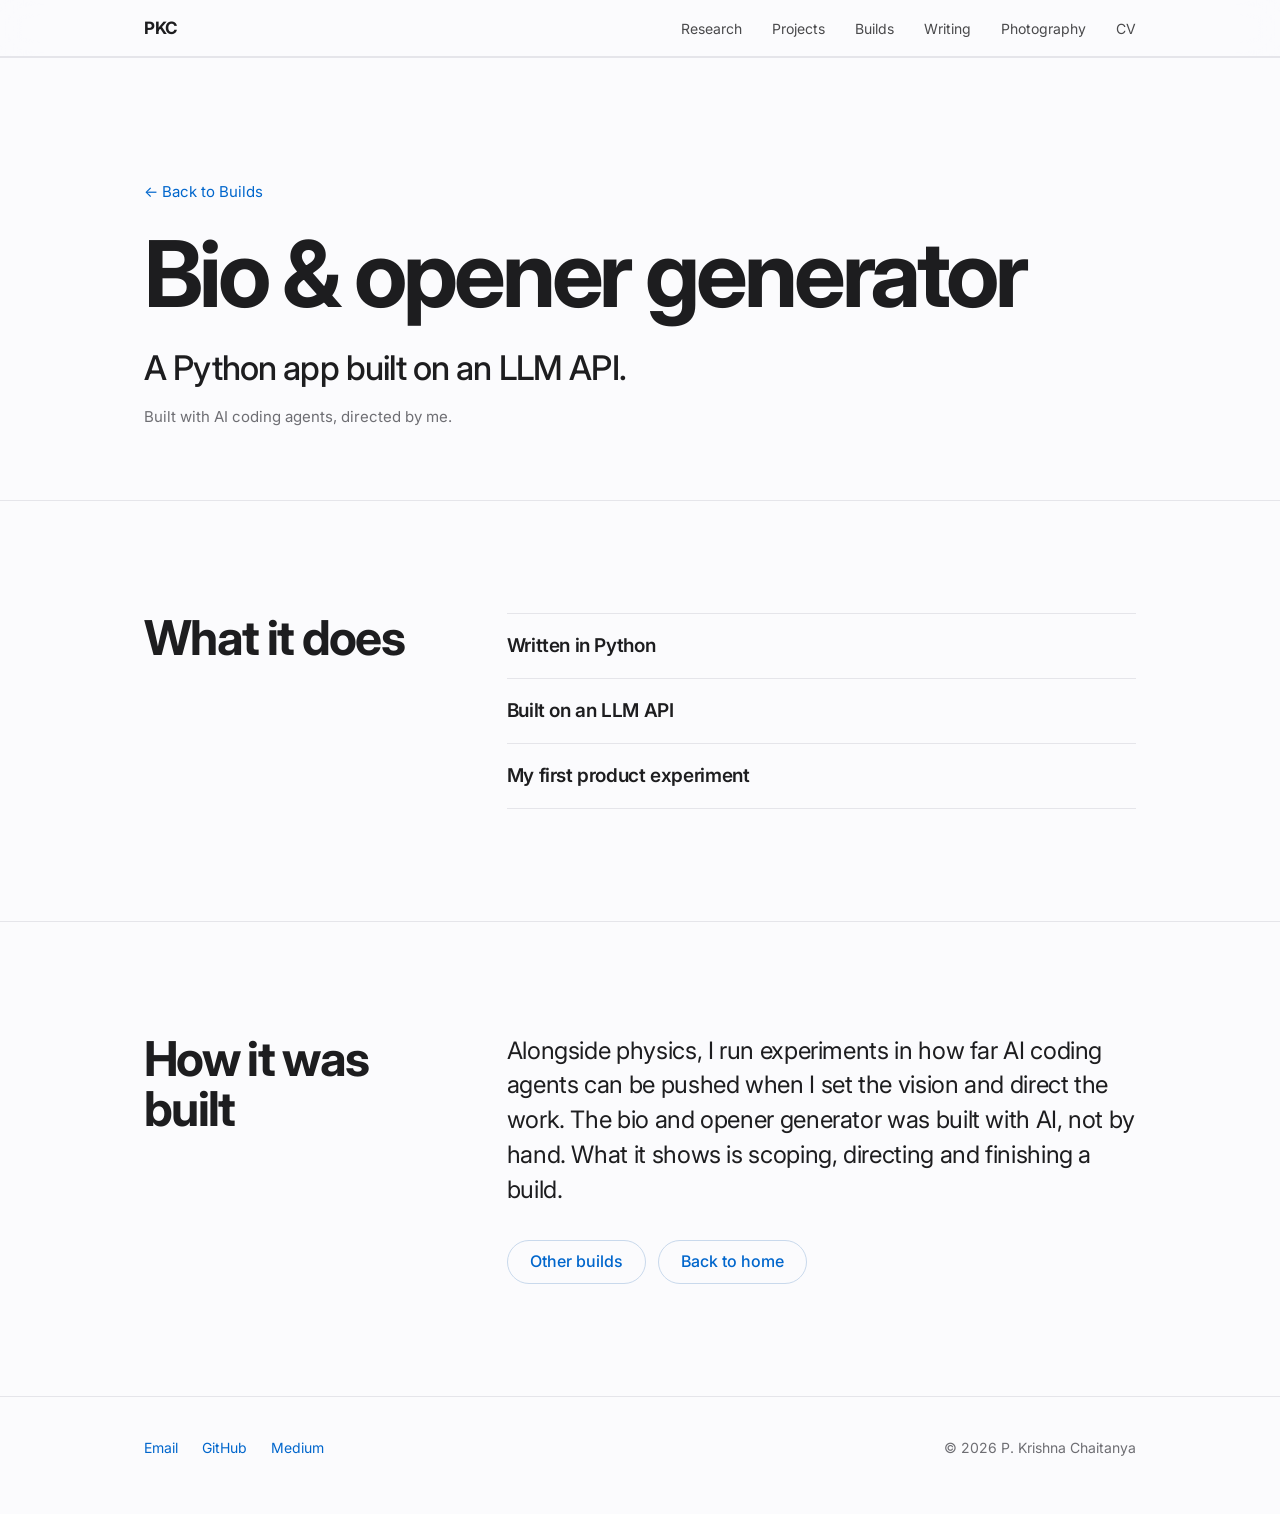
==== bio-opener.html @ f16e7082 "Add sub pages for Jarvis, Gesture control and Bio & opener generator Pages use only facts from the b" ====
<!doctype html>
<html lang="en">
<head>
  <meta charset="utf-8">
  <meta name="viewport" content="width=device-width, initial-scale=1">
  <title>Bio &amp; opener generator | P. Krishna Chaitanya</title>
  <meta name="description" content="Bio &amp; opener generator: a Python app built on an LLM API, my first product experiment. Built with AI coding agents under my direction.">
  <meta name="theme-color" content="#fbfbfd">

  <meta property="og:type" content="website">
  <meta property="og:title" content="Bio &amp; opener generator | P. Krishna Chaitanya">
  <meta property="og:description" content="Bio &amp; opener generator: a Python app built on an LLM API, my first product experiment.">
  <meta property="og:url" content="https://pkrshnachaitanya1879.github.io/bio-opener.html">
  <meta property="og:image" content="https://pkrshnachaitanya1879.github.io/assets/img/og-image.png">
  <meta name="twitter:card" content="summary_large_image">

  <link rel="icon" href="assets/img/favicon.svg" type="image/svg+xml">

  <link rel="preconnect" href="https://fonts.googleapis.com">
  <link rel="preconnect" href="https://fonts.gstatic.com" crossorigin>
  <link href="https://fonts.googleapis.com/css2?family=Inter:wght@400;500;600;700&display=swap" rel="stylesheet">
  <link rel="stylesheet" href="assets/css/style.css">
</head>
<body>
  <a class="skip" href="#main">Skip to content</a>

  <header class="nav">
    <div class="wrap nav-inner">
      <a class="brand" href="index.html" aria-label="P. Krishna Chaitanya, back to home page">PKC</a>
      <nav aria-label="Primary">
        <ul>
          <li><a href="index.html#research">Research</a></li>
          <li><a href="index.html#projects">Projects</a></li>
          <li><a href="index.html#builds">Builds</a></li>
          <li><a href="index.html#writing">Writing</a></li>
          <li><a href="index.html#photography">Photography</a></li>
          <li><a href="cv/P_Krishna_Chaitanya_CV.pdf">CV</a></li>
        </ul>
      </nav>
    </div>
  </header>

  <main id="main">

    <section class="page-hero">
      <div class="wrap">
        <a class="back" href="index.html#builds">← Back to Builds</a>
        <h1>Bio &amp; opener generator</h1>
        <p class="lede">A Python app built on an LLM API.</p>
        <p class="small">Built with AI coding agents, directed by me.</p>
      </div>
    </section>

    <section class="reveal" id="inside">
      <div class="wrap grid-2">
        <h2 class="section-title">What it does</h2>
        <ul class="facts">
          <li><h3>Written in Python</h3></li>
          <li><h3>Built on an LLM API</h3></li>
          <li><h3>My first product experiment</h3></li>
        </ul>
      </div>
    </section>

    <!-- Hidden until screenshots exist; tools/optimise_images.py reveals it (files named bio-01.png, ...) -->
    <section class="reveal" id="screenshots" hidden>
      <div class="wrap">
        <h2 class="section-title">Screenshots</h2>
        <!-- GALLERY:START (rewritten by tools/optimise_images.py) -->
        <div class="gallery wide" id="gallery">
        </div>
        <!-- GALLERY:END -->
      </div>
    </section>

    <section class="reveal" id="how">
      <div class="wrap grid-2">
        <h2 class="section-title">How it was built</h2>
        <div>
          <p class="about-text">Alongside physics, I run experiments in how far AI coding agents can be pushed when I set the vision and direct the work. The bio and opener generator was built with AI, not by hand. What it shows is scoping, directing and finishing a build.</p>
          <div class="buttons">
            <a class="btn" href="index.html#builds">Other builds</a>
            <a class="btn" href="index.html">Back to home</a>
          </div>
        </div>
      </div>
    </section>

  </main>

  <footer class="footer">
    <div class="wrap foot-inner">
      <ul>
        <li><a href="mailto:krishnachaitanya1879@gmail.com">Email</a></li>
        <li><a href="https://github.com/PKrshnaChaitanya1879" target="_blank" rel="noopener">GitHub</a></li>
        <li><a href="https://medium.com/@fumblinggum" target="_blank" rel="noopener">Medium</a></li>
      </ul>
      <p>© 2026 P. Krishna Chaitanya</p>
    </div>
  </footer>

  <dialog class="lightbox" id="lightbox" aria-label="Screenshot viewer">
    <button class="lb-btn lb-close" type="button" aria-label="Close">✕</button>
    <button class="lb-btn lb-prev" type="button" aria-label="Previous screenshot">‹</button>
    <img alt="" id="lb-img">
    <button class="lb-btn lb-next" type="button" aria-label="Next screenshot">›</button>
  </dialog>

  <script src="assets/js/main.js"></script>
</body>
</html>
---- assets/css/style.css ----
/* ---------- Tokens ---------- */
:root {
  --bg: #fbfbfd;
  --surface: #ffffff;
  --text: #1d1d1f;
  --muted: #6e6e73;
  --line: #e5e5ea;
  --placeholder: #f0f0f3;
  --accent: #0066cc;
  --radius: 16px;
  --shadow: 0 1px 2px rgba(29, 29, 31, .04), 0 12px 32px rgba(29, 29, 31, .06);
  --font: -apple-system, BlinkMacSystemFont, "SF Pro Display", "Inter", "Segoe UI", sans-serif;
  --gutter: clamp(20px, 5vw, 64px);
}

*, *::before, *::after { box-sizing: border-box; }
html { scroll-behavior: smooth; scroll-padding-top: 72px; -webkit-text-size-adjust: 100%; }
body {
  margin: 0;
  background: var(--bg);
  color: var(--text);
  font-family: var(--font);
  font-size: 17px;
  line-height: 1.55;
  -webkit-font-smoothing: antialiased;
  overflow-x: hidden;
}
img { max-width: 100%; display: block; }
a { color: var(--accent); text-decoration: none; }
a:hover { text-decoration: underline; }
:focus-visible { outline: 2px solid var(--accent); outline-offset: 3px; border-radius: 6px; }
ul, ol { margin: 0; padding: 0; list-style: none; }
h1, h2, h3, p, figure { margin: 0; }

.wrap { width: 100%; max-width: 1120px; margin: 0 auto; padding: 0 var(--gutter); }
.skip { position: absolute; left: -999px; top: 8px; background: var(--text); color: #fff; padding: 8px 14px; border-radius: 8px; z-index: 100; }
.skip:focus { left: 8px; }

/* ---------- Nav ---------- */
.nav {
  position: sticky; top: 0; z-index: 50;
  background: rgba(251, 251, 253, .82);
  backdrop-filter: saturate(180%) blur(18px);
  -webkit-backdrop-filter: saturate(180%) blur(18px);
  border-bottom: 1px solid var(--line);
}
.nav-inner { height: 56px; display: flex; align-items: center; justify-content: space-between; gap: 16px; }
.brand { font-weight: 700; letter-spacing: -.02em; color: var(--text); font-size: 17px; }
.brand:hover { text-decoration: none; }
.nav ul { display: flex; gap: clamp(14px, 2.4vw, 30px); }
.nav ul a { color: var(--text); font-size: 14px; opacity: .8; white-space: nowrap; }
.nav ul a:hover { opacity: 1; text-decoration: none; }
@media (max-width: 640px) {
  .nav-inner { height: 52px; }
  .nav nav { overflow-x: auto; scrollbar-width: none; margin-right: calc(var(--gutter) * -1); padding-right: var(--gutter); }
  .nav nav::-webkit-scrollbar { display: none; }
  .nav ul { gap: 18px; }
}

/* ---------- Type ---------- */
h1 {
  font-size: clamp(44px, 8.4vw, 92px);
  line-height: 1;
  letter-spacing: -.045em;
  font-weight: 700;
}
h2.section-title {
  font-size: clamp(32px, 4.6vw, 48px);
  line-height: 1.05;
  letter-spacing: -.035em;
  font-weight: 700;
}
h3 { font-size: 21px; line-height: 1.25; letter-spacing: -.02em; font-weight: 600; }
.meta, .small { color: var(--muted); font-size: 15px; }

/* ---------- Hero ---------- */
.hero { padding: clamp(72px, 14vw, 168px) 0 clamp(56px, 9vw, 112px); }
.lede {
  margin-top: 28px;
  max-width: 17em;
  font-size: clamp(22px, 3.2vw, 34px);
  line-height: 1.2;
  letter-spacing: -.025em;
  font-weight: 500;
}
.hero .small { margin-top: 20px; }
.buttons { display: flex; flex-wrap: wrap; gap: 12px; margin-top: 40px; }
.btn {
  display: inline-flex; align-items: center; min-height: 44px;
  padding: 0 22px; border-radius: 999px;
  font-size: 16px; font-weight: 500; color: var(--accent);
  border: 1px solid #c9d9ec; background: transparent;
  transition: background .2s, transform .15s;
}
.btn:hover { background: rgba(0, 102, 204, .06); text-decoration: none; }
.btn:active { transform: scale(.98); }
.btn.primary { background: var(--accent); border-color: var(--accent); color: #fff; }
.btn.primary:hover { background: #005bb8; }

/* ---------- Sections ---------- */
section { padding: clamp(56px, 9vw, 112px) 0; border-top: 1px solid var(--line); }
.hero { border-top: 0; }
.grid-2 { display: grid; grid-template-columns: 1fr; gap: 24px; }
.about-text { font-size: clamp(19px, 2.2vw, 24px); line-height: 1.45; letter-spacing: -.015em; max-width: 34em; }
@media (min-width: 880px) { .grid-2 { grid-template-columns: 4fr 8fr; gap: 48px; } }

.bullets li { position: relative; padding-left: 20px; margin-top: 12px; }
.bullets li::before { content: ""; position: absolute; left: 0; top: .72em; width: 6px; height: 1px; background: var(--muted); }

/* ---------- Research ---------- */
.research-grid { display: grid; gap: 48px; margin-top: 40px; }
.research-copy h3 { max-width: 24em; }
.research-copy .meta { margin-top: 8px; }
.research-copy .bullets { margin-top: 12px; }
.research-side { display: grid; gap: 24px; align-self: start; }
.research-side .slot { border-radius: var(--radius); box-shadow: var(--shadow); }
.density {
  background: var(--surface); border-radius: var(--radius); box-shadow: var(--shadow);
  padding: 28px;
}
.density figcaption { font-size: 14px; color: var(--muted); margin-bottom: 24px; font-weight: 500; }
.bar-row { display: grid; grid-template-columns: 64px 1fr 56px; align-items: center; gap: 14px; }
.bar-row + .bar-row { margin-top: 20px; }
.bar-label { font-size: 15px; font-weight: 500; line-height: 1.2; }
.bar-label small { color: var(--muted); font-weight: 400; font-size: 12px; }
.bar-track { height: 36px; background: var(--placeholder); border-radius: 10px; overflow: hidden; }
.bar { height: 100%; width: calc(var(--v) * 1%); border-radius: 10px; transform-origin: left; }
.bar-muted { background: #c7c7cc; }
.bar-accent { background: var(--accent); }
.bar-value { font-size: 16px; font-variant-numeric: tabular-nums; color: var(--muted); text-align: right; }
.bar-value.strong { color: var(--text); font-weight: 700; }
@media (min-width: 900px) { .research-grid { grid-template-columns: 7fr 5fr; gap: 72px; } }
.js .reveal .bar { transform: scaleX(0); transition: transform 1s cubic-bezier(.16, 1, .3, 1) .25s; }
.js .reveal.in .bar { transform: scaleX(1); }

/* ---------- Image slots ---------- */
.slot {
  position: relative; aspect-ratio: 16 / 10; overflow: hidden;
  background: var(--placeholder);
  display: grid; place-items: center;
  color: var(--muted); font-size: 14px;
}
.slot span {
  padding: 8px 14px; border: 1px dashed #c7c7cc; border-radius: 999px;
}
.slot img { position: absolute; inset: 0; width: 100%; height: 100%; object-fit: cover; }
.slot.has-img span { display: none; }
.slot.short { aspect-ratio: 16 / 9; }

/* ---------- Projects ---------- */
.card {
  background: var(--surface); border-radius: var(--radius);
  box-shadow: var(--shadow); overflow: hidden;
}
.card-body { padding: 28px; }
.card-head { display: flex; flex-wrap: wrap; align-items: center; gap: 10px 14px; }
.card .bullets { margin-top: 8px; font-size: 16px; }
.card h4 { margin: 28px 0 0; font-size: 16px; letter-spacing: -.01em; font-weight: 600; }
.card h4 + .meta { margin-top: 2px; font-size: 14px; }
.tag {
  font-size: 12px; font-weight: 600; color: var(--accent);
  padding: 3px 10px; border-radius: 999px; background: rgba(0, 102, 204, .08);
}
.projects .card.feature { margin-top: 40px; }
.feature { display: grid; }
@media (min-width: 900px) {
  .feature { grid-template-columns: 5fr 7fr; }
  .feature .slot { aspect-ratio: auto; min-height: 100%; }
  .feature .card-body { padding: 40px; }
  .feature .timeline { grid-column: 1 / -1; }
}

.timeline {
  display: grid; grid-template-columns: repeat(4, 1fr);
  border-top: 1px solid var(--line);
  padding: 0 28px;
}
.timeline li { position: relative; padding: 28px 12px 24px 0; }
.timeline li::before {
  content: ""; position: absolute; top: -5px; left: 0;
  width: 9px; height: 9px; border-radius: 50%; background: var(--text);
}
.timeline li.next::before { background: var(--bg); box-shadow: inset 0 0 0 2px var(--accent); }
.timeline .step { display: block; font-size: 13px; font-weight: 600; letter-spacing: -.005em; }
.timeline .next .step { color: var(--accent); }
.timeline .what { display: block; font-size: 14px; color: var(--muted); line-height: 1.35; margin-top: 2px; }
@media (min-width: 900px) { .timeline { padding: 0 40px; } }
@media (max-width: 560px) {
  .timeline { grid-template-columns: 1fr; padding: 8px 28px 8px 36px; border-left: 0; }
  .timeline li { padding: 14px 0 14px 0; }
  .timeline li::before { top: 22px; left: -22px; }
  .timeline { position: relative; }
  .timeline::before { content: ""; position: absolute; left: 14px; top: 26px; bottom: 26px; width: 1px; background: var(--line); }
}

.project-pair { display: grid; gap: 24px; margin-top: 24px; }
@media (min-width: 900px) { .project-pair { grid-template-columns: 1fr 1fr; } }

/* ---------- Builds ---------- */
.builds-intro { margin-top: 24px; max-width: 40em; color: var(--muted); font-size: 18px; }
.builds-list { display: grid; margin-top: 40px; border-top: 1px solid var(--line); }
.builds-list li { padding: 24px 0; border-bottom: 1px solid var(--line); display: grid; gap: 6px; }
.builds-list h3 { font-size: 19px; }
.builds-list p { color: var(--muted); font-size: 16px; max-width: 36em; }
@media (min-width: 760px) {
  .builds-list { grid-template-columns: 1fr 1fr; column-gap: 64px; }
  .builds-list li { grid-template-columns: 1fr; }
}

/* ---------- Writing ---------- */
.essays { display: grid; gap: 20px; margin-top: 40px; }
@media (min-width: 900px) { .essays { grid-template-columns: 1fr 1fr; gap: 24px; } }
.essay {
  display: grid; gap: 8px; grid-template-rows: auto auto auto 1fr;
  background: var(--surface); border-radius: var(--radius); box-shadow: var(--shadow);
  padding: clamp(24px, 4vw, 40px); color: var(--text);
  transition: transform .25s cubic-bezier(.16, 1, .3, 1);
}
.essay:hover { text-decoration: none; transform: translateY(-2px); }
.essay-source { font-size: 13px; font-weight: 600; color: var(--muted); }
.essay-title { font-size: clamp(24px, 3.4vw, 34px); line-height: 1.15; letter-spacing: -.03em; font-weight: 700; }
.essay-sub { color: var(--muted); }
.essay-go { align-self: end; padding-top: 12px; color: var(--accent); font-weight: 500; }

/* ---------- Photography ---------- */
.subline { margin-top: 12px; color: var(--muted); }
.gallery { column-count: 1; column-gap: 16px; margin-top: 40px; }
@media (min-width: 560px) { .gallery { column-count: 2; } }
@media (min-width: 960px) { .gallery { column-count: 3; column-gap: 20px; } }
.tile {
  break-inside: avoid; margin: 0 0 16px; border-radius: 12px; overflow: hidden;
  box-shadow: var(--shadow); background: var(--placeholder);
}
@media (min-width: 960px) { .tile { margin-bottom: 20px; } }
.tile button { display: block; width: 100%; padding: 0; border: 0; background: none; cursor: zoom-in; }
.tile img { width: 100%; height: auto; }
.ph-tile { display: grid; place-items: center; color: var(--muted); font-size: 14px; box-shadow: none; border: 1px dashed #c7c7cc; }
.ph-tile.t1 { aspect-ratio: 3 / 2; }
.ph-tile.t2 { aspect-ratio: 4 / 5; }
.ph-tile.t3 { aspect-ratio: 1 / 1; }

/* ---------- Lightbox ---------- */
.lightbox {
  border: 0; padding: 0; background: rgba(0, 0, 0, .92);
  width: 100vw; height: 100vh; max-width: none; max-height: none;
  align-items: center; justify-content: center;
}
.lightbox[open] { display: flex; }
.lightbox::backdrop { background: rgba(0, 0, 0, .92); }
.lightbox img { max-width: 92vw; max-height: 88vh; border-radius: 8px; }
.lb-btn {
  position: absolute; width: 48px; height: 48px; border-radius: 50%;
  border: 0; background: rgba(255, 255, 255, .14); color: #fff; font-size: 24px; cursor: pointer;
}
.lb-btn:hover { background: rgba(255, 255, 255, .24); }
.lb-close { top: 16px; right: 16px; font-size: 18px; }
.lb-prev { left: 16px; top: 50%; transform: translateY(-50%); }
.lb-next { right: 16px; top: 50%; transform: translateY(-50%); }
.lightbox :focus-visible { outline-color: #fff; }

/* ---------- Footer ---------- */
.footer { border-top: 1px solid var(--line); padding: 40px 0 56px; color: var(--muted); font-size: 14px; }
.foot-inner { display: flex; flex-wrap: wrap; gap: 16px 32px; justify-content: space-between; align-items: center; }
.foot-inner ul { display: flex; gap: 24px; }

/* ---------- Motion ---------- */
.js .reveal { opacity: 0; transform: translateY(18px); transition: opacity .8s cubic-bezier(.16, 1, .3, 1), transform .8s cubic-bezier(.16, 1, .3, 1); }
.js .reveal.in { opacity: 1; transform: none; }
@media (prefers-reduced-motion: reduce) {
  html { scroll-behavior: auto; }
  .js .reveal, .js .reveal .bar { opacity: 1; transform: none; transition: none; }
  .essay, .btn { transition: none; }
}

/* ---------- Sub pages ---------- */
.page-hero { padding: clamp(56px, 10vw, 120px) 0 clamp(40px, 6vw, 72px); }
.page-hero h1 { margin-top: 24px; }
.page-hero .lede { max-width: 20em; }
.page-hero .small { margin-top: 16px; }
.back { font-size: 15px; }
.more { display: inline-block; margin-top: 8px; font-size: 16px; font-weight: 500; }
.facts { border-top: 1px solid var(--line); }
.facts li { padding: 20px 0; border-bottom: 1px solid var(--line); }
.facts h3 { font-size: 19px; }
.facts p { margin-top: 6px; color: var(--muted); font-size: 16px; max-width: 34em; }
#how .buttons { margin-top: 32px; }
.gallery.wide { column-count: 1; }
@media (min-width: 760px) { .gallery.wide { column-count: 2; column-gap: 20px; } }
.gallery-note { margin-top: 8px; color: var(--muted); font-size: 14px; }
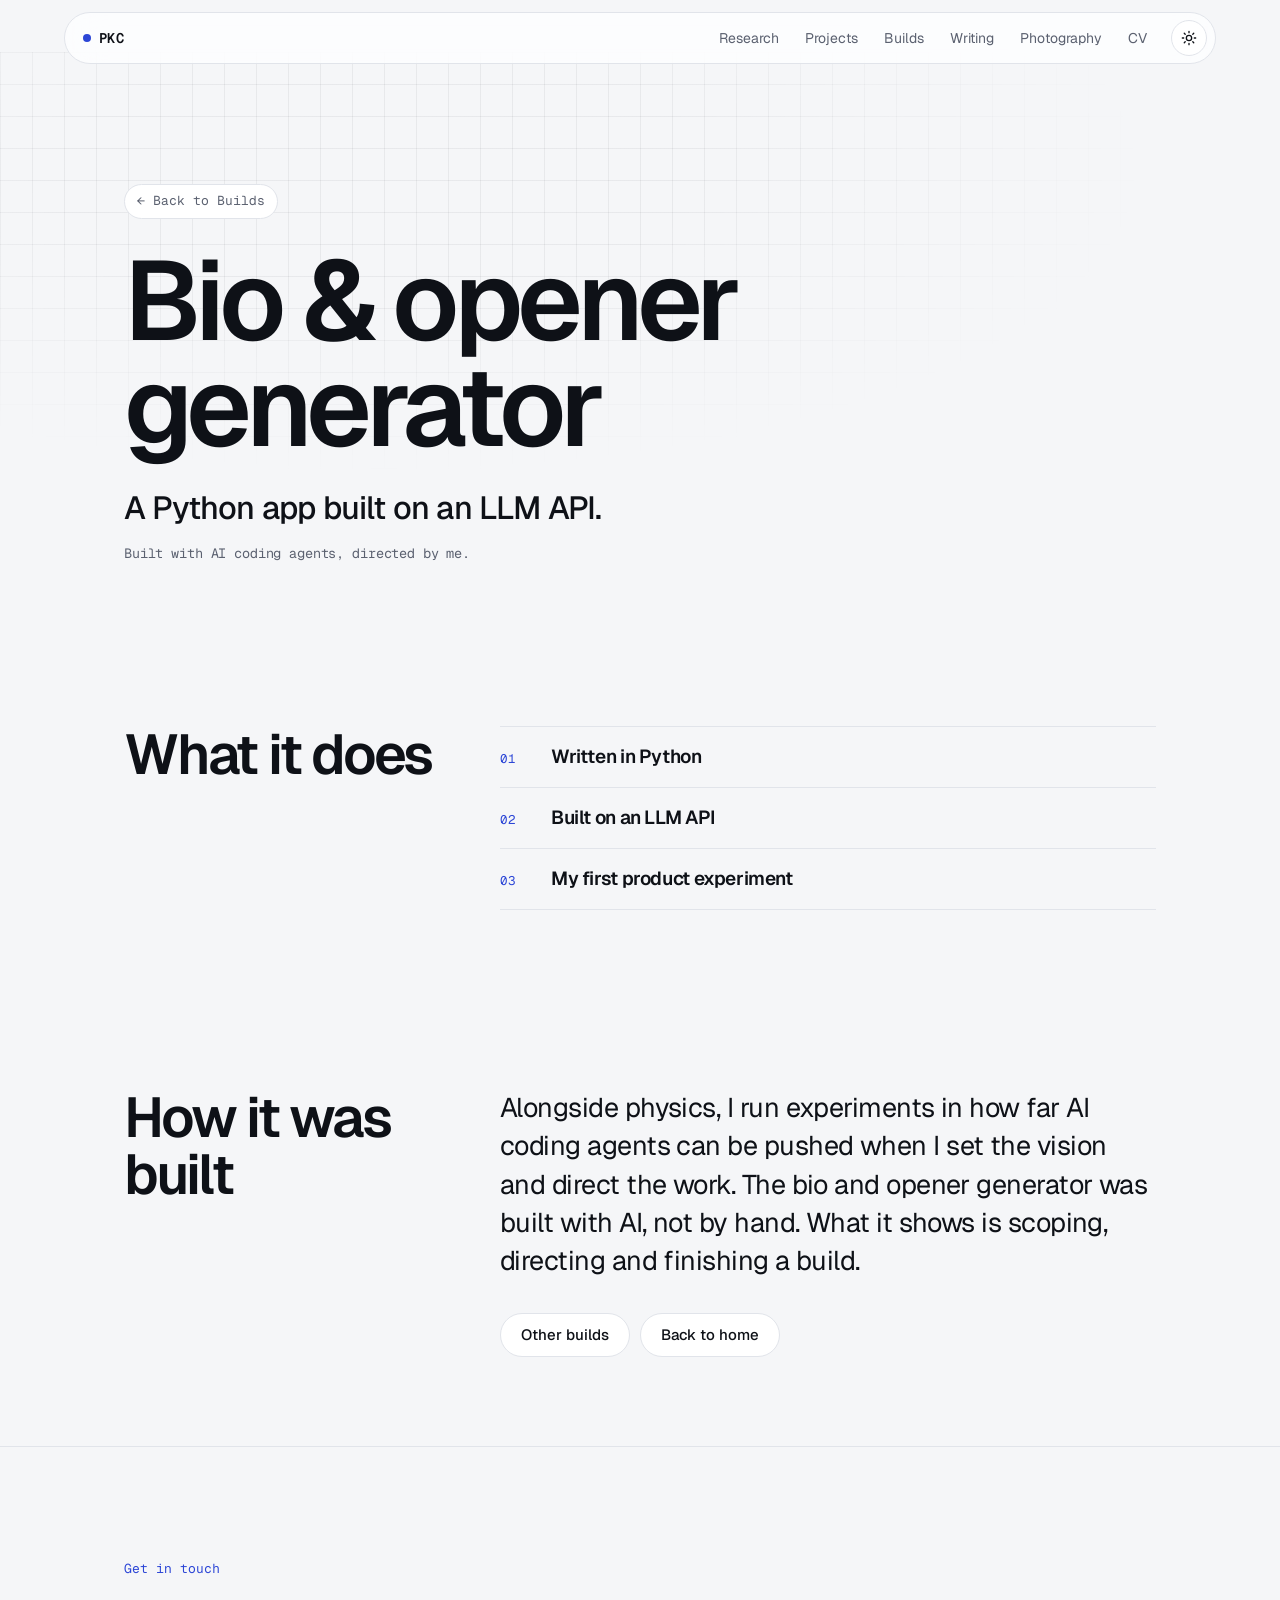
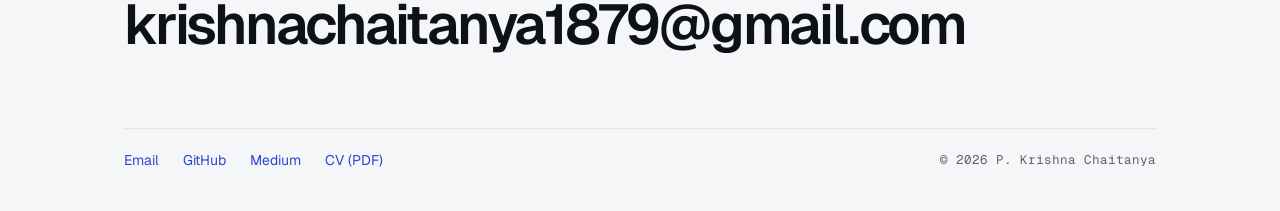
==== commit 9f4c672d: "Redesign: lab-notebook look with light and dark themes - Geist and Geist Mono type, cobalt accent, g" ====
--- a/bio-opener.html
+++ b/bio-opener.html
@@ -2,6 +2,7 @@
 <html lang="en">
 <head>
   <meta charset="utf-8">
+  <script>try{var t=localStorage.getItem("theme");if(t==="light"||t==="dark")document.documentElement.setAttribute("data-theme",t);}catch(e){}</script>
   <meta name="viewport" content="width=device-width, initial-scale=1">
   <title>Bio &amp; opener generator | P. Krishna Chaitanya</title>
   <meta name="description" content="Bio &amp; opener generator: a Python app built on an LLM API, my first product experiment. Built with AI coding agents under my direction.">
@@ -18,14 +19,15 @@
 
   <link rel="preconnect" href="https://fonts.googleapis.com">
   <link rel="preconnect" href="https://fonts.gstatic.com" crossorigin>
-  <link href="https://fonts.googleapis.com/css2?family=Inter:wght@400;500;600;700&display=swap" rel="stylesheet">
+  <link href="https://fonts.googleapis.com/css2?family=Geist:wght@400;500;600;700&family=Geist+Mono:wght@400;500;600&display=swap" rel="stylesheet">
   <link rel="stylesheet" href="assets/css/style.css">
 </head>
 <body>
   <a class="skip" href="#main">Skip to content</a>
 
+  <div class="progress" aria-hidden="true"></div>
   <header class="nav">
-    <div class="wrap nav-inner">
+    <div class="nav-inner">
       <a class="brand" href="index.html" aria-label="P. Krishna Chaitanya, back to home page">PKC</a>
       <nav aria-label="Primary">
         <ul>
@@ -37,6 +39,7 @@
           <li><a href="cv/P_Krishna_Chaitanya_CV.pdf">CV</a></li>
         </ul>
       </nav>
+      <button class="theme-toggle" type="button" aria-label="Switch between light and dark theme"><svg class="sun" viewBox="0 0 24 24" fill="none" stroke="currentColor" stroke-width="2" stroke-linecap="round" aria-hidden="true"><circle cx="12" cy="12" r="4"/><path d="M12 2v2M12 20v2M4.9 4.9l1.4 1.4M17.7 17.7l1.4 1.4M2 12h2M20 12h2M4.9 19.1l1.4-1.4M17.7 6.3l1.4-1.4"/></svg><svg class="moon" viewBox="0 0 24 24" fill="none" stroke="currentColor" stroke-width="2" stroke-linecap="round" stroke-linejoin="round" aria-hidden="true"><path d="M21 12.8A9 9 0 1 1 11.2 3a7 7 0 0 0 9.8 9.8z"/></svg></button>
     </div>
   </header>
 
@@ -89,13 +92,18 @@
   </main>
 
   <footer class="footer">
-    <div class="wrap foot-inner">
-      <ul>
-        <li><a href="mailto:krishnachaitanya1879@gmail.com">Email</a></li>
-        <li><a href="https://github.com/PKrshnaChaitanya1879" target="_blank" rel="noopener">GitHub</a></li>
-        <li><a href="https://medium.com/@fumblinggum" target="_blank" rel="noopener">Medium</a></li>
-      </ul>
-      <p>© 2026 P. Krishna Chaitanya</p>
+    <div class="wrap">
+      <p class="foot-kicker">Get in touch</p>
+      <a class="foot-mail" href="mailto:krishnachaitanya1879@gmail.com">krishnachaitanya1879@gmail.com</a>
+      <div class="foot-inner">
+        <ul>
+          <li><a href="mailto:krishnachaitanya1879@gmail.com">Email</a></li>
+          <li><a href="https://github.com/PKrshnaChaitanya1879" target="_blank" rel="noopener">GitHub</a></li>
+          <li><a href="https://medium.com/@fumblinggum" target="_blank" rel="noopener">Medium</a></li>
+          <li><a href="cv/P_Krishna_Chaitanya_CV.pdf">CV (PDF)</a></li>
+        </ul>
+        <p>© 2026 P. Krishna Chaitanya</p>
+      </div>
     </div>
   </footer>
 
--- a/assets/css/style.css
+++ b/assets/css/style.css
@@ -1,289 +1,493 @@
+/* =========================================================
+   P. Krishna Chaitanya: portfolio
+   Look: "lab notebook". Graph-paper texture, mono data labels,
+   numbered sections, one cobalt accent. Light and dark themes.
+   ========================================================= */
+
 /* ---------- Tokens ---------- */
 :root {
-  --bg: #fbfbfd;
+  --bg: #f5f6f8;
   --surface: #ffffff;
-  --text: #1d1d1f;
-  --muted: #6e6e73;
-  --line: #e5e5ea;
-  --placeholder: #f0f0f3;
-  --accent: #0066cc;
-  --radius: 16px;
-  --shadow: 0 1px 2px rgba(29, 29, 31, .04), 0 12px 32px rgba(29, 29, 31, .06);
-  --font: -apple-system, BlinkMacSystemFont, "SF Pro Display", "Inter", "Segoe UI", sans-serif;
-  --gutter: clamp(20px, 5vw, 64px);
-}
-
+  --surface-2: #eef0f4;
+  --text: #0e1117;
+  --muted: #5b6170;
+  --line: #e1e4ea;
+  --grid: rgba(14, 17, 23, .055);
+  --accent: #2c46d6;
+  --accent-ink: #ffffff;
+  --accent-soft: rgba(44, 70, 214, .09);
+  --bar-muted: #c3c8d2;
+  --radius: 14px;
+  --shadow: 0 1px 2px rgba(14, 17, 23, .04), 0 10px 30px rgba(14, 17, 23, .06);
+  --nav-bg: rgba(255, 255, 255, .72);
+  --font: "Geist", -apple-system, BlinkMacSystemFont, "SF Pro Display", "Inter", "Segoe UI", sans-serif;
+  --mono: "Geist Mono", ui-monospace, "SF Mono", "JetBrains Mono", Menlo, Consolas, monospace;
+  --gutter: clamp(16px, 5vw, 64px);
+  --ease: cubic-bezier(.16, 1, .3, 1);
+  color-scheme: light;
+}
+@media (prefers-color-scheme: dark) {
+  :root:not([data-theme="light"]) {
+    --bg: #0b0d12;
+    --surface: #12151c;
+    --surface-2: #181c25;
+    --text: #e9ebf0;
+    --muted: #9ba2b0;
+    --line: #242833;
+    --grid: rgba(233, 235, 240, .05);
+    --accent: #8796ff;
+    --accent-ink: #0b0d12;
+    --accent-soft: rgba(135, 150, 255, .12);
+    --bar-muted: #3a404d;
+    --shadow: 0 1px 2px rgba(0, 0, 0, .3), 0 10px 30px rgba(0, 0, 0, .25);
+    --nav-bg: rgba(18, 21, 28, .72);
+    color-scheme: dark;
+  }
+}
+:root[data-theme="dark"] {
+  --bg: #0b0d12;
+  --surface: #12151c;
+  --surface-2: #181c25;
+  --text: #e9ebf0;
+  --muted: #9ba2b0;
+  --line: #242833;
+  --grid: rgba(233, 235, 240, .05);
+  --accent: #8796ff;
+  --accent-ink: #0b0d12;
+  --accent-soft: rgba(135, 150, 255, .12);
+  --bar-muted: #3a404d;
+  --shadow: 0 1px 2px rgba(0, 0, 0, .3), 0 10px 30px rgba(0, 0, 0, .25);
+  --nav-bg: rgba(18, 21, 28, .72);
+  color-scheme: dark;
+}
+
+/* ---------- Base ---------- */
 *, *::before, *::after { box-sizing: border-box; }
-html { scroll-behavior: smooth; scroll-padding-top: 72px; -webkit-text-size-adjust: 100%; }
+html { scroll-behavior: smooth; scroll-padding-top: 96px; -webkit-text-size-adjust: 100%; }
 body {
   margin: 0;
   background: var(--bg);
   color: var(--text);
   font-family: var(--font);
   font-size: 17px;
-  line-height: 1.55;
+  line-height: 1.6;
   -webkit-font-smoothing: antialiased;
   overflow-x: hidden;
+  transition: background-color .3s, color .3s;
 }
 img { max-width: 100%; display: block; }
 a { color: var(--accent); text-decoration: none; }
-a:hover { text-decoration: underline; }
+a:hover { text-decoration: underline; text-underline-offset: 3px; }
 :focus-visible { outline: 2px solid var(--accent); outline-offset: 3px; border-radius: 6px; }
 ul, ol { margin: 0; padding: 0; list-style: none; }
-h1, h2, h3, p, figure { margin: 0; }
-
-.wrap { width: 100%; max-width: 1120px; margin: 0 auto; padding: 0 var(--gutter); }
-.skip { position: absolute; left: -999px; top: 8px; background: var(--text); color: #fff; padding: 8px 14px; border-radius: 8px; z-index: 100; }
+h1, h2, h3, h4, p, figure, dl, dd { margin: 0; }
+::selection { background: var(--accent); color: var(--accent-ink); }
+
+.wrap { width: 100%; max-width: 1160px; margin: 0 auto; padding: 0 var(--gutter); }
+.skip { position: absolute; left: -999px; top: 8px; background: var(--text); color: var(--bg); padding: 8px 14px; border-radius: 8px; z-index: 100; }
 .skip:focus { left: 8px; }
-
-/* ---------- Nav ---------- */
-.nav {
-  position: sticky; top: 0; z-index: 50;
-  background: rgba(251, 251, 253, .82);
+.mono, .meta, .small, .sec-num, .tag { font-family: var(--mono); }
+
+/* ---------- Scroll progress ---------- */
+.progress {
+  position: fixed; top: 0; left: 0; right: 0; height: 2px; z-index: 60;
+  background: var(--accent); transform-origin: 0 50%; transform: scaleX(var(--p, 0));
+}
+
+/* ---------- Nav: floating pill ---------- */
+.nav { position: sticky; top: 12px; z-index: 50; padding: 0 var(--gutter); }
+.nav-inner {
+  max-width: 1160px; margin: 0 auto; height: 52px;
+  display: flex; align-items: center; gap: 12px;
+  padding: 0 8px 0 18px;
+  background: var(--nav-bg);
   backdrop-filter: saturate(180%) blur(18px);
   -webkit-backdrop-filter: saturate(180%) blur(18px);
-  border-bottom: 1px solid var(--line);
-}
-.nav-inner { height: 56px; display: flex; align-items: center; justify-content: space-between; gap: 16px; }
-.brand { font-weight: 700; letter-spacing: -.02em; color: var(--text); font-size: 17px; }
+  border: 1px solid var(--line); border-radius: 999px;
+  transition: box-shadow .3s;
+}
+.nav.scrolled .nav-inner { box-shadow: var(--shadow); }
+.brand { font-family: var(--mono); font-weight: 600; font-size: 14px; letter-spacing: .02em; color: var(--text); flex: none; }
 .brand:hover { text-decoration: none; }
-.nav ul { display: flex; gap: clamp(14px, 2.4vw, 30px); }
-.nav ul a { color: var(--text); font-size: 14px; opacity: .8; white-space: nowrap; }
-.nav ul a:hover { opacity: 1; text-decoration: none; }
+.brand::before { content: ""; display: inline-block; width: 8px; height: 8px; border-radius: 50%; background: var(--accent); margin-right: 8px; vertical-align: 1px; }
+.nav nav { margin-left: auto; min-width: 0; overflow-x: auto; scrollbar-width: none; }
+.nav nav::-webkit-scrollbar { display: none; }
+.nav ul { display: flex; gap: 2px; }
+.nav ul a {
+  display: block; padding: 7px 12px; border-radius: 999px;
+  color: var(--muted); font-size: 14px; white-space: nowrap;
+  transition: color .2s, background .2s;
+}
+.nav ul a:hover { color: var(--text); background: var(--surface-2); text-decoration: none; }
+.nav ul a.active { color: var(--text); background: var(--surface-2); }
+.theme-toggle {
+  flex: none; width: 36px; height: 36px; border-radius: 50%;
+  display: grid; place-items: center; cursor: pointer;
+  border: 1px solid var(--line); background: var(--surface); color: var(--text);
+}
+.theme-toggle:hover { border-color: var(--muted); }
+.theme-toggle svg { width: 16px; height: 16px; }
+.theme-toggle .moon { display: none; }
+:root[data-theme="dark"] .theme-toggle .sun { display: none; }
+:root[data-theme="dark"] .theme-toggle .moon { display: block; }
+@media (prefers-color-scheme: dark) {
+  :root:not([data-theme="light"]) .theme-toggle .sun { display: none; }
+  :root:not([data-theme="light"]) .theme-toggle .moon { display: block; }
+}
 @media (max-width: 640px) {
-  .nav-inner { height: 52px; }
-  .nav nav { overflow-x: auto; scrollbar-width: none; margin-right: calc(var(--gutter) * -1); padding-right: var(--gutter); }
-  .nav nav::-webkit-scrollbar { display: none; }
-  .nav ul { gap: 18px; }
+  .nav { top: 8px; padding: 0 10px; }
+  .nav-inner { padding: 0 6px 0 14px; gap: 6px; }
+  .nav ul a { padding: 7px 9px; font-size: 13px; }
 }
 
 /* ---------- Type ---------- */
 h1 {
-  font-size: clamp(44px, 8.4vw, 92px);
-  line-height: 1;
-  letter-spacing: -.045em;
-  font-weight: 700;
+  font-size: clamp(48px, 9vw, 112px);
+  line-height: .95;
+  letter-spacing: -.05em;
+  font-weight: 600;
 }
 h2.section-title {
-  font-size: clamp(32px, 4.6vw, 48px);
-  line-height: 1.05;
-  letter-spacing: -.035em;
-  font-weight: 700;
+  font-size: clamp(34px, 5vw, 56px);
+  line-height: 1.02;
+  letter-spacing: -.04em;
+  font-weight: 600;
 }
 h3 { font-size: 21px; line-height: 1.25; letter-spacing: -.02em; font-weight: 600; }
-.meta, .small { color: var(--muted); font-size: 15px; }
+.meta, .small { color: var(--muted); font-size: 13.5px; letter-spacing: -.01em; }
+
+/* ---------- Section frame ---------- */
+section { padding: clamp(48px, 7vw, 96px) 0; position: relative; }
+.sec-head { display: flex; align-items: baseline; gap: 16px; padding-top: 18px; border-top: 1px solid var(--line); }
+.sec-num { font-size: 13px; color: var(--accent); flex: none; min-width: 2.2em; }
+.grid-2 { display: grid; grid-template-columns: 1fr; gap: 24px; }
+@media (min-width: 880px) { .grid-2 { grid-template-columns: 4fr 8fr; gap: 48px; } }
+.about-text { font-size: clamp(20px, 2.4vw, 27px); line-height: 1.42; letter-spacing: -.02em; max-width: 32em; }
+
+.bullets li { position: relative; padding-left: 22px; margin-top: 12px; }
+.bullets li::before {
+  content: ""; position: absolute; left: 0; top: .78em;
+  width: 9px; height: 1px; background: var(--accent);
+}
+
+/* ---------- Graph-paper texture (hero and sub-page hero) ---------- */
+.hero, .page-hero { overflow: hidden; }
+.hero::before, .page-hero::before {
+  content: ""; position: absolute; inset: 0; z-index: -1; pointer-events: none;
+  background-image:
+    linear-gradient(var(--grid) 1px, transparent 1px),
+    linear-gradient(90deg, var(--grid) 1px, transparent 1px);
+  background-size: 32px 32px;
+  -webkit-mask-image: radial-gradient(ellipse 80% 70% at 30% 20%, #000 30%, transparent 75%);
+          mask-image: radial-gradient(ellipse 80% 70% at 30% 20%, #000 30%, transparent 75%);
+}
+main { position: relative; z-index: 0; }
 
 /* ---------- Hero ---------- */
-.hero { padding: clamp(72px, 14vw, 168px) 0 clamp(56px, 9vw, 112px); }
+.hero { padding: clamp(72px, 12vw, 150px) 0 clamp(24px, 4vw, 48px); }
+.hero-grid { display: grid; gap: 48px; align-items: end; }
+@media (min-width: 980px) { .hero-grid { grid-template-columns: minmax(0, 1fr) 340px; gap: 64px; } }
 .lede {
-  margin-top: 28px;
-  max-width: 17em;
-  font-size: clamp(22px, 3.2vw, 34px);
-  line-height: 1.2;
-  letter-spacing: -.025em;
-  font-weight: 500;
-}
-.hero .small { margin-top: 20px; }
-.buttons { display: flex; flex-wrap: wrap; gap: 12px; margin-top: 40px; }
+  margin-top: 28px; max-width: 18em;
+  font-size: clamp(22px, 2.9vw, 32px); line-height: 1.22; letter-spacing: -.025em; font-weight: 500;
+}
+.hero .small { margin-top: 18px; }
+.buttons { display: flex; flex-wrap: wrap; gap: 10px; margin-top: 36px; }
 .btn {
-  display: inline-flex; align-items: center; min-height: 44px;
-  padding: 0 22px; border-radius: 999px;
-  font-size: 16px; font-weight: 500; color: var(--accent);
-  border: 1px solid #c9d9ec; background: transparent;
-  transition: background .2s, transform .15s;
-}
-.btn:hover { background: rgba(0, 102, 204, .06); text-decoration: none; }
+  display: inline-flex; align-items: center; gap: 8px; min-height: 44px;
+  padding: 0 20px; border-radius: 999px;
+  font-size: 15px; font-weight: 500; color: var(--text);
+  border: 1px solid var(--line); background: var(--surface);
+  transition: border-color .2s, transform .15s, background .2s;
+}
+.btn:hover { border-color: var(--muted); text-decoration: none; }
 .btn:active { transform: scale(.98); }
-.btn.primary { background: var(--accent); border-color: var(--accent); color: #fff; }
-.btn.primary:hover { background: #005bb8; }
-
-/* ---------- Sections ---------- */
-section { padding: clamp(56px, 9vw, 112px) 0; border-top: 1px solid var(--line); }
-.hero { border-top: 0; }
-.grid-2 { display: grid; grid-template-columns: 1fr; gap: 24px; }
-.about-text { font-size: clamp(19px, 2.2vw, 24px); line-height: 1.45; letter-spacing: -.015em; max-width: 34em; }
-@media (min-width: 880px) { .grid-2 { grid-template-columns: 4fr 8fr; gap: 48px; } }
-
-.bullets li { position: relative; padding-left: 20px; margin-top: 12px; }
-.bullets li::before { content: ""; position: absolute; left: 0; top: .72em; width: 6px; height: 1px; background: var(--muted); }
+.btn.primary { background: var(--accent); border-color: var(--accent); color: var(--accent-ink); }
+.btn.primary:hover { filter: brightness(1.08); }
+
+/* "Currently" panel */
+.status {
+  background: var(--surface); border: 1px solid var(--line); border-radius: var(--radius);
+  padding: 20px 22px; box-shadow: var(--shadow);
+}
+.status-head { font-family: var(--mono); font-size: 12.5px; color: var(--muted); display: flex; align-items: center; gap: 8px; }
+.pulse { position: relative; width: 8px; height: 8px; border-radius: 50%; background: #1f8a5b; }
+.pulse::after { content: ""; position: absolute; inset: -4px; border-radius: 50%; border: 1px solid #1f8a5b; animation: pulse 2.4s var(--ease) infinite; }
+@keyframes pulse { from { transform: scale(.6); opacity: 1; } to { transform: scale(1.6); opacity: 0; } }
+.status dl { margin-top: 10px; }
+.status dl > div { padding: 12px 0; border-top: 1px dashed var(--line); }
+.status dl > div:first-child { border-top: 0; }
+.status dt { font-family: var(--mono); font-size: 11.5px; color: var(--muted); }
+.status dd { font-size: 15px; line-height: 1.4; margin-top: 2px; }
+
+/* Numbers strip */
+.stats {
+  display: grid; grid-template-columns: repeat(2, 1fr);
+  margin-top: clamp(48px, 7vw, 88px);
+  border-top: 1px solid var(--line); border-bottom: 1px solid var(--line);
+}
+.stats li { padding: 22px 16px 22px 0; }
+.stats li + li { padding-left: 16px; border-left: 1px solid var(--line); }
+.stats li:nth-child(3) { border-left: 0; padding-left: 0; border-top: 1px solid var(--line); }
+.stats li:nth-child(4) { border-top: 1px solid var(--line); }
+.stats .num { display: block; font-size: clamp(30px, 4vw, 44px); font-weight: 600; letter-spacing: -.04em; font-variant-numeric: tabular-nums; line-height: 1.05; }
+.stats .lab { display: block; margin-top: 6px; font-family: var(--mono); font-size: 12px; color: var(--muted); line-height: 1.4; }
+@media (min-width: 820px) {
+  .stats { grid-template-columns: repeat(4, 1fr); }
+  .stats li:nth-child(3) { border-left: 1px solid var(--line); padding-left: 16px; border-top: 0; }
+  .stats li:nth-child(4) { border-top: 0; }
+}
 
 /* ---------- Research ---------- */
-.research-grid { display: grid; gap: 48px; margin-top: 40px; }
+.research-grid { display: grid; gap: 48px; margin-top: 48px; }
+@media (min-width: 900px) { .research-grid { grid-template-columns: 7fr 5fr; gap: 72px; } }
 .research-copy h3 { max-width: 24em; }
-.research-copy .meta { margin-top: 8px; }
-.research-copy .bullets { margin-top: 12px; }
-.research-side { display: grid; gap: 24px; align-self: start; }
-.research-side .slot { border-radius: var(--radius); box-shadow: var(--shadow); }
+.research-copy .meta { margin-top: 10px; }
+.research-copy .bullets { margin-top: 14px; }
+.research-side { display: grid; gap: 20px; align-self: start; }
+.research-side .slot { border-radius: var(--radius); border: 1px solid var(--line); }
 .density {
-  background: var(--surface); border-radius: var(--radius); box-shadow: var(--shadow);
-  padding: 28px;
-}
-.density figcaption { font-size: 14px; color: var(--muted); margin-bottom: 24px; font-weight: 500; }
-.bar-row { display: grid; grid-template-columns: 64px 1fr 56px; align-items: center; gap: 14px; }
-.bar-row + .bar-row { margin-top: 20px; }
-.bar-label { font-size: 15px; font-weight: 500; line-height: 1.2; }
-.bar-label small { color: var(--muted); font-weight: 400; font-size: 12px; }
-.bar-track { height: 36px; background: var(--placeholder); border-radius: 10px; overflow: hidden; }
-.bar { height: 100%; width: calc(var(--v) * 1%); border-radius: 10px; transform-origin: left; }
-.bar-muted { background: #c7c7cc; }
+  background: var(--surface); border: 1px solid var(--line); border-radius: var(--radius);
+  padding: 22px 22px 18px;
+}
+.density figcaption { font-family: var(--mono); font-size: 12.5px; color: var(--muted); margin-bottom: 20px; display: flex; justify-content: space-between; }
+.bar-row { display: grid; grid-template-columns: 64px 1fr 58px; align-items: center; gap: 14px; }
+.bar-row + .bar-row { margin-top: 16px; }
+.bar-label { font-family: var(--mono); font-size: 13px; line-height: 1.2; }
+.bar-label small { color: var(--muted); font-size: 11px; }
+.bar-track {
+  height: 30px; border-radius: 6px; overflow: hidden; background: var(--surface-2);
+  background-image: linear-gradient(90deg, var(--line) 1px, transparent 1px);
+  background-size: 25% 100%;
+}
+.bar { height: 100%; width: calc(var(--v) * 1%); border-radius: 6px; transform-origin: left; }
+.bar-muted { background: var(--bar-muted); }
 .bar-accent { background: var(--accent); }
-.bar-value { font-size: 16px; font-variant-numeric: tabular-nums; color: var(--muted); text-align: right; }
-.bar-value.strong { color: var(--text); font-weight: 700; }
-@media (min-width: 900px) { .research-grid { grid-template-columns: 7fr 5fr; gap: 72px; } }
-.js .reveal .bar { transform: scaleX(0); transition: transform 1s cubic-bezier(.16, 1, .3, 1) .25s; }
+.bar-value { font-family: var(--mono); font-size: 14px; font-variant-numeric: tabular-nums; color: var(--muted); text-align: right; }
+.bar-value.strong { color: var(--text); font-weight: 600; }
+.scale { display: grid; grid-template-columns: 64px 1fr 58px; gap: 14px; margin-top: 8px; }
+.scale span { grid-column: 2; display: flex; justify-content: space-between; font-family: var(--mono); font-size: 10.5px; color: var(--muted); }
+.scale i { font-style: normal; }
+.js .reveal .bar { transform: scaleX(0); transition: transform 1.1s var(--ease) .3s; }
 .js .reveal.in .bar { transform: scaleX(1); }
 
 /* ---------- Image slots ---------- */
 .slot {
   position: relative; aspect-ratio: 16 / 10; overflow: hidden;
-  background: var(--placeholder);
+  background: var(--surface-2);
   display: grid; place-items: center;
-  color: var(--muted); font-size: 14px;
-}
-.slot span {
-  padding: 8px 14px; border: 1px dashed #c7c7cc; border-radius: 999px;
-}
-.slot img { position: absolute; inset: 0; width: 100%; height: 100%; object-fit: cover; }
+  color: var(--muted); font-size: 13px; font-family: var(--mono);
+}
+.slot span { padding: 7px 13px; border: 1px dashed var(--muted); border-radius: 999px; opacity: .7; }
+.slot img { position: absolute; inset: 0; width: 100%; height: 100%; object-fit: cover; transition: transform .8s var(--ease); }
 .slot.has-img span { display: none; }
 .slot.short { aspect-ratio: 16 / 9; }
-
-/* ---------- Projects ---------- */
+.card:hover .slot img { transform: scale(1.03); }
+
+/* ---------- Project cards ---------- */
 .card {
-  background: var(--surface); border-radius: var(--radius);
-  box-shadow: var(--shadow); overflow: hidden;
-}
+  background: var(--surface); border: 1px solid var(--line); border-radius: var(--radius);
+  overflow: hidden; transition: border-color .3s, box-shadow .3s;
+}
+.card:hover { border-color: color-mix(in srgb, var(--accent) 35%, var(--line)); box-shadow: var(--shadow); }
 .card-body { padding: 28px; }
 .card-head { display: flex; flex-wrap: wrap; align-items: center; gap: 10px 14px; }
 .card .bullets { margin-top: 8px; font-size: 16px; }
-.card h4 { margin: 28px 0 0; font-size: 16px; letter-spacing: -.01em; font-weight: 600; }
-.card h4 + .meta { margin-top: 2px; font-size: 14px; }
+.card h4 { margin: 28px 0 0; padding-top: 20px; border-top: 1px dashed var(--line); font-size: 16px; letter-spacing: -.01em; font-weight: 600; }
+.card h4 + .meta { margin-top: 4px; }
 .tag {
-  font-size: 12px; font-weight: 600; color: var(--accent);
-  padding: 3px 10px; border-radius: 999px; background: rgba(0, 102, 204, .08);
-}
-.projects .card.feature { margin-top: 40px; }
+  font-size: 11.5px; color: var(--accent); padding: 3px 10px; border-radius: 999px;
+  background: var(--accent-soft); display: inline-flex; align-items: center; gap: 6px;
+}
+.tag::before { content: ""; width: 6px; height: 6px; border-radius: 50%; background: currentColor; }
+.projects .card.feature { margin-top: 48px; }
 .feature { display: grid; }
 @media (min-width: 900px) {
-  .feature { grid-template-columns: 5fr 7fr; }
+  .feature { grid-template-columns: 4fr 8fr; }
   .feature .slot { aspect-ratio: auto; min-height: 100%; }
   .feature .card-body { padding: 40px; }
   .feature .timeline { grid-column: 1 / -1; }
 }
 
+/* Engineering timeline */
 .timeline {
   display: grid; grid-template-columns: repeat(4, 1fr);
-  border-top: 1px solid var(--line);
-  padding: 0 28px;
-}
-.timeline li { position: relative; padding: 28px 12px 24px 0; }
+  border-top: 1px solid var(--line); padding: 0 28px;
+  counter-reset: step;
+}
+.timeline li { position: relative; padding: 28px 12px 24px 0; counter-increment: step; }
 .timeline li::before {
-  content: ""; position: absolute; top: -5px; left: 0;
-  width: 9px; height: 9px; border-radius: 50%; background: var(--text);
-}
-.timeline li.next::before { background: var(--bg); box-shadow: inset 0 0 0 2px var(--accent); }
-.timeline .step { display: block; font-size: 13px; font-weight: 600; letter-spacing: -.005em; }
+  content: ""; position: absolute; top: -6px; left: 0;
+  width: 11px; height: 11px; border-radius: 50%; background: var(--text); border: 2px solid var(--surface);
+}
+.timeline li.next::before { background: var(--surface); box-shadow: inset 0 0 0 2px var(--accent); border-color: var(--surface); }
+.timeline .step { display: block; font-size: 13px; font-weight: 600; }
+.timeline .step::before { content: "0" counter(step) "  "; font-family: var(--mono); font-weight: 400; color: var(--muted); white-space: pre; }
 .timeline .next .step { color: var(--accent); }
 .timeline .what { display: block; font-size: 14px; color: var(--muted); line-height: 1.35; margin-top: 2px; }
 @media (min-width: 900px) { .timeline { padding: 0 40px; } }
 @media (max-width: 560px) {
-  .timeline { grid-template-columns: 1fr; padding: 8px 28px 8px 36px; border-left: 0; }
-  .timeline li { padding: 14px 0 14px 0; }
-  .timeline li::before { top: 22px; left: -22px; }
-  .timeline { position: relative; }
-  .timeline::before { content: ""; position: absolute; left: 14px; top: 26px; bottom: 26px; width: 1px; background: var(--line); }
-}
-
-.project-pair { display: grid; gap: 24px; margin-top: 24px; }
+  .timeline { grid-template-columns: 1fr; padding: 8px 28px 8px 40px; position: relative; }
+  .timeline li { padding: 14px 0; }
+  .timeline li::before { top: 20px; left: -26px; }
+  .timeline::before { content: ""; position: absolute; left: 19px; top: 26px; bottom: 26px; width: 1px; background: var(--line); }
+}
+
+.project-pair { display: grid; gap: 20px; margin-top: 20px; }
 @media (min-width: 900px) { .project-pair { grid-template-columns: 1fr 1fr; } }
 
 /* ---------- Builds ---------- */
 .builds-intro { margin-top: 24px; max-width: 40em; color: var(--muted); font-size: 18px; }
-.builds-list { display: grid; margin-top: 40px; border-top: 1px solid var(--line); }
-.builds-list li { padding: 24px 0; border-bottom: 1px solid var(--line); display: grid; gap: 6px; }
-.builds-list h3 { font-size: 19px; }
-.builds-list p { color: var(--muted); font-size: 16px; max-width: 36em; }
-@media (min-width: 760px) {
-  .builds-list { grid-template-columns: 1fr 1fr; column-gap: 64px; }
-  .builds-list li { grid-template-columns: 1fr; }
-}
+.builds-grid { display: grid; gap: 16px; margin-top: 44px; }
+@media (min-width: 760px) { .builds-grid { grid-template-columns: 1fr 1fr; } }
+@media (min-width: 1000px) {
+  .builds-grid { grid-template-columns: 1.25fr 1fr; }
+  .build-card.lead { grid-row: span 3; }
+  .build-card:not(.lead) { min-height: 0; }
+}
+.build-card {
+  position: relative; display: flex; flex-direction: column; gap: 8px;
+  padding: 24px; min-height: 200px;
+  background: var(--surface); border: 1px solid var(--line); border-radius: var(--radius);
+  color: var(--text); overflow: hidden;
+  transition: border-color .3s, transform .3s var(--ease), box-shadow .3s;
+}
+.build-card:hover { text-decoration: none; border-color: color-mix(in srgb, var(--accent) 45%, var(--line)); transform: translateY(-3px); box-shadow: var(--shadow); }
+.build-card .kicker { font-family: var(--mono); font-size: 12px; color: var(--muted); }
+.build-card h3 { font-size: 22px; }
+.build-card p { color: var(--muted); font-size: 15.5px; line-height: 1.5; }
+.build-card .go { margin-top: auto; padding-top: 14px; font-size: 14.5px; font-weight: 500; color: var(--accent); }
+.build-card .go::after { content: "\00a0→"; display: inline-block; transition: transform .3s var(--ease); }
+.build-card:hover .go::after { transform: translateX(4px); }
+.build-card.lead { padding: 0; }
+.build-card.lead .thumb { aspect-ratio: 16 / 10; overflow: hidden; background: var(--surface-2); }
+.build-card.lead .thumb img { width: 100%; height: 100%; object-fit: cover; transition: transform .8s var(--ease); }
+.build-card.lead:hover .thumb img { transform: scale(1.04); }
+.build-card.lead .body { padding: 24px; display: flex; flex-direction: column; gap: 8px; flex: 1; }
 
 /* ---------- Writing ---------- */
-.essays { display: grid; gap: 20px; margin-top: 40px; }
-@media (min-width: 900px) { .essays { grid-template-columns: 1fr 1fr; gap: 24px; } }
+.essays { margin-top: 44px; border-top: 1px solid var(--line); }
 .essay {
-  display: grid; gap: 8px; grid-template-rows: auto auto auto 1fr;
-  background: var(--surface); border-radius: var(--radius); box-shadow: var(--shadow);
-  padding: clamp(24px, 4vw, 40px); color: var(--text);
-  transition: transform .25s cubic-bezier(.16, 1, .3, 1);
-}
-.essay:hover { text-decoration: none; transform: translateY(-2px); }
-.essay-source { font-size: 13px; font-weight: 600; color: var(--muted); }
-.essay-title { font-size: clamp(24px, 3.4vw, 34px); line-height: 1.15; letter-spacing: -.03em; font-weight: 700; }
+  display: grid; gap: 6px 32px; padding: 28px 0;
+  border-bottom: 1px solid var(--line); color: var(--text);
+  grid-template-columns: 1fr;
+}
+@media (min-width: 820px) {
+  .essay { grid-template-columns: 180px 1fr auto; align-items: baseline; }
+  .essay-source { grid-row: 1 / span 2; }
+  .essay-title { grid-column: 2; }
+  .essay-sub { grid-column: 2; }
+  .essay-go { grid-column: 3; grid-row: 1 / span 2; align-self: center; }
+}
+.essay:hover { text-decoration: none; }
+.essay-source { font-family: var(--mono); font-size: 12.5px; color: var(--muted); }
+.essay-title { font-size: clamp(24px, 3.2vw, 36px); line-height: 1.12; letter-spacing: -.035em; font-weight: 600; transition: color .2s; }
+.essay:hover .essay-title { color: var(--accent); }
 .essay-sub { color: var(--muted); }
-.essay-go { align-self: end; padding-top: 12px; color: var(--accent); font-weight: 500; }
-
-/* ---------- Photography ---------- */
+.essay-go {
+  display: inline-grid; place-items: center; width: 44px; height: 44px; border-radius: 50%;
+  border: 1px solid var(--line); color: var(--text); font-size: 0;
+  transition: background .25s, border-color .25s, transform .25s var(--ease);
+}
+.essay-go::after { content: "↗"; font-size: 18px; }
+.essay:hover .essay-go { background: var(--accent); border-color: var(--accent); color: var(--accent-ink); transform: rotate(45deg); }
+@media (max-width: 819px) { .essay-go { margin-top: 8px; } }
+
+/* ---------- Photography: always-dark "darkroom" band ---------- */
+.photography {
+  --bg: #0b0d12; --surface: #12151c; --surface-2: #181c25; --text: #e9ebf0;
+  --muted: #9ba2b0; --line: #242833; --accent: #8796ff;
+  background: var(--bg); color: var(--text);
+}
+.photography .sec-head { border-top-color: var(--line); }
 .subline { margin-top: 12px; color: var(--muted); }
-.gallery { column-count: 1; column-gap: 16px; margin-top: 40px; }
+.photography .subline { font-family: var(--mono); font-size: 13px; }
+.gallery { column-count: 1; column-gap: 14px; margin-top: 44px; }
 @media (min-width: 560px) { .gallery { column-count: 2; } }
-@media (min-width: 960px) { .gallery { column-count: 3; column-gap: 20px; } }
+@media (min-width: 960px) { .gallery { column-count: 3; column-gap: 16px; } }
 .tile {
-  break-inside: avoid; margin: 0 0 16px; border-radius: 12px; overflow: hidden;
-  box-shadow: var(--shadow); background: var(--placeholder);
-}
-@media (min-width: 960px) { .tile { margin-bottom: 20px; } }
+  break-inside: avoid; margin: 0 0 14px; border-radius: 10px; overflow: hidden;
+  background: var(--surface-2); position: relative;
+}
+@media (min-width: 960px) { .tile { margin-bottom: 16px; } }
 .tile button { display: block; width: 100%; padding: 0; border: 0; background: none; cursor: zoom-in; }
-.tile img { width: 100%; height: auto; }
-.ph-tile { display: grid; place-items: center; color: var(--muted); font-size: 14px; box-shadow: none; border: 1px dashed #c7c7cc; }
+.tile img { width: 100%; height: auto; transition: transform .8s var(--ease), opacity .3s; }
+.tile:hover img { transform: scale(1.03); }
+.ph-tile { display: grid; place-items: center; color: var(--muted); font-size: 13px; font-family: var(--mono); border: 1px dashed var(--line); }
 .ph-tile.t1 { aspect-ratio: 3 / 2; }
 .ph-tile.t2 { aspect-ratio: 4 / 5; }
 .ph-tile.t3 { aspect-ratio: 1 / 1; }
 
 /* ---------- Lightbox ---------- */
 .lightbox {
-  border: 0; padding: 0; background: rgba(0, 0, 0, .92);
+  border: 0; padding: 0; background: rgba(5, 6, 9, .94);
   width: 100vw; height: 100vh; max-width: none; max-height: none;
   align-items: center; justify-content: center;
 }
 .lightbox[open] { display: flex; }
-.lightbox::backdrop { background: rgba(0, 0, 0, .92); }
+.lightbox::backdrop { background: rgba(5, 6, 9, .94); }
 .lightbox img { max-width: 92vw; max-height: 88vh; border-radius: 8px; }
 .lb-btn {
   position: absolute; width: 48px; height: 48px; border-radius: 50%;
-  border: 0; background: rgba(255, 255, 255, .14); color: #fff; font-size: 24px; cursor: pointer;
-}
-.lb-btn:hover { background: rgba(255, 255, 255, .24); }
+  border: 1px solid rgba(255, 255, 255, .18); background: rgba(255, 255, 255, .08); color: #fff; font-size: 24px; cursor: pointer;
+}
+.lb-btn:hover { background: rgba(255, 255, 255, .2); }
 .lb-close { top: 16px; right: 16px; font-size: 18px; }
 .lb-prev { left: 16px; top: 50%; transform: translateY(-50%); }
 .lb-next { right: 16px; top: 50%; transform: translateY(-50%); }
 .lightbox :focus-visible { outline-color: #fff; }
 
 /* ---------- Footer ---------- */
-.footer { border-top: 1px solid var(--line); padding: 40px 0 56px; color: var(--muted); font-size: 14px; }
-.foot-inner { display: flex; flex-wrap: wrap; gap: 16px 32px; justify-content: space-between; align-items: center; }
-.foot-inner ul { display: flex; gap: 24px; }
+.footer { padding: clamp(64px, 9vw, 112px) 0 40px; border-top: 1px solid var(--line); }
+.foot-kicker { font-family: var(--mono); font-size: 13px; color: var(--accent); }
+.foot-mail {
+  display: inline-block; margin-top: 14px;
+  font-size: clamp(22px, 5vw, 56px); font-weight: 600; letter-spacing: -.04em; line-height: 1.1;
+  color: var(--text); overflow-wrap: anywhere;
+  background-image: linear-gradient(var(--accent), var(--accent));
+  background-size: 0 2px; background-repeat: no-repeat; background-position: 0 100%;
+  transition: background-size .5s var(--ease);
+}
+.foot-mail:hover { text-decoration: none; background-size: 100% 2px; }
+.foot-inner {
+  display: flex; flex-wrap: wrap; gap: 16px 32px; justify-content: space-between; align-items: center;
+  margin-top: clamp(40px, 6vw, 72px); padding-top: 20px; border-top: 1px solid var(--line);
+  color: var(--muted); font-size: 14px;
+}
+.foot-inner ul { display: flex; flex-wrap: wrap; gap: 8px 24px; }
+.foot-inner p { font-family: var(--mono); font-size: 12.5px; }
+
+/* ---------- Sub pages ---------- */
+.page-hero { padding: clamp(64px, 11vw, 132px) 0 clamp(40px, 6vw, 72px); }
+.page-hero h1 { margin-top: 28px; }
+.page-hero .lede { max-width: 20em; }
+.page-hero .small { margin-top: 16px; }
+.back {
+  font-family: var(--mono); font-size: 13px; display: inline-flex; align-items: center; gap: 6px;
+  padding: 6px 12px; border: 1px solid var(--line); border-radius: 999px; color: var(--muted); background: var(--surface);
+}
+.back:hover { color: var(--text); text-decoration: none; border-color: var(--muted); }
+.more { display: inline-block; margin-top: 8px; font-size: 16px; font-weight: 500; }
+.facts { border-top: 1px solid var(--line); counter-reset: fact; }
+.facts li { padding: 18px 0; border-bottom: 1px solid var(--line); counter-increment: fact; display: grid; grid-template-columns: 3em 1fr; align-items: baseline; }
+.facts li::before { content: "0" counter(fact); font-family: var(--mono); font-size: 12.5px; color: var(--accent); }
+.facts h3 { font-size: 19px; }
+.facts p { grid-column: 2; margin-top: 6px; color: var(--muted); font-size: 16px; max-width: 34em; }
+#how .buttons { margin-top: 32px; }
+.gallery.wide { column-count: 1; }
+@media (min-width: 760px) { .gallery.wide { column-count: 2; column-gap: 16px; } }
+.gallery-note { margin-top: 8px; color: var(--muted); font-size: 14px; }
+.page-hero + section .section-title,
+#inside .section-title, #how .section-title, #screenshots .section-title { padding-top: 18px; border-top: 1px solid var(--line); }
+#inside .grid-2 > .section-title, #how .grid-2 > .section-title { border-top: 0; padding-top: 0; }
 
 /* ---------- Motion ---------- */
-.js .reveal { opacity: 0; transform: translateY(18px); transition: opacity .8s cubic-bezier(.16, 1, .3, 1), transform .8s cubic-bezier(.16, 1, .3, 1); }
+.js .reveal { opacity: 0; transform: translateY(22px); transition: opacity .9s var(--ease), transform .9s var(--ease); }
 .js .reveal.in { opacity: 1; transform: none; }
 @media (prefers-reduced-motion: reduce) {
   html { scroll-behavior: auto; }
   .js .reveal, .js .reveal .bar { opacity: 1; transform: none; transition: none; }
-  .essay, .btn { transition: none; }
-}
-
-/* ---------- Sub pages ---------- */
-.page-hero { padding: clamp(56px, 10vw, 120px) 0 clamp(40px, 6vw, 72px); }
-.page-hero h1 { margin-top: 24px; }
-.page-hero .lede { max-width: 20em; }
-.page-hero .small { margin-top: 16px; }
-.back { font-size: 15px; }
-.more { display: inline-block; margin-top: 8px; font-size: 16px; font-weight: 500; }
-.facts { border-top: 1px solid var(--line); }
-.facts li { padding: 20px 0; border-bottom: 1px solid var(--line); }
-.facts h3 { font-size: 19px; }
-.facts p { margin-top: 6px; color: var(--muted); font-size: 16px; max-width: 34em; }
-#how .buttons { margin-top: 32px; }
-.gallery.wide { column-count: 1; }
-@media (min-width: 760px) { .gallery.wide { column-count: 2; column-gap: 20px; } }
-.gallery-note { margin-top: 8px; color: var(--muted); font-size: 14px; }
+  .pulse::after { animation: none; }
+  .btn, .card, .build-card, .essay-go, .slot img, .tile img, .foot-mail, body { transition: none; }
+  .build-card:hover, .card:hover .slot img, .tile:hover img, .build-card.lead:hover .thumb img { transform: none; }
+}
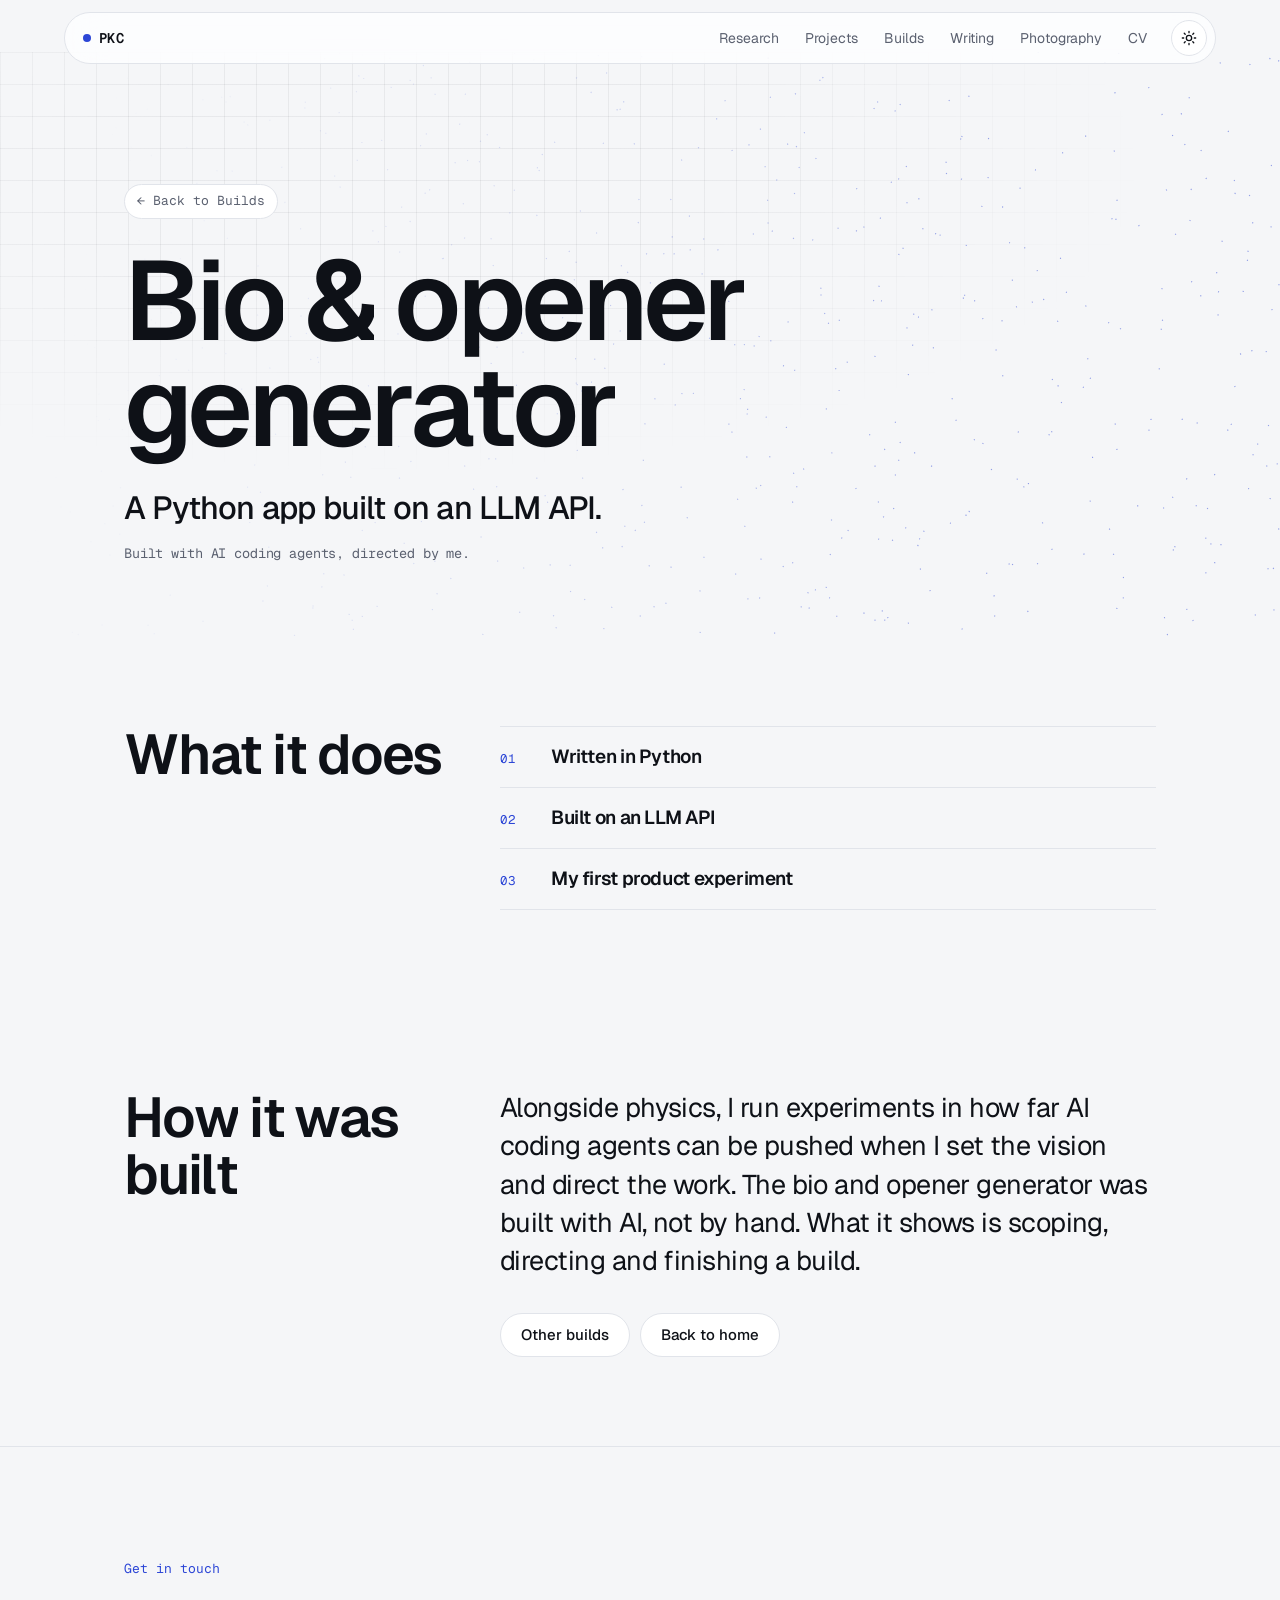
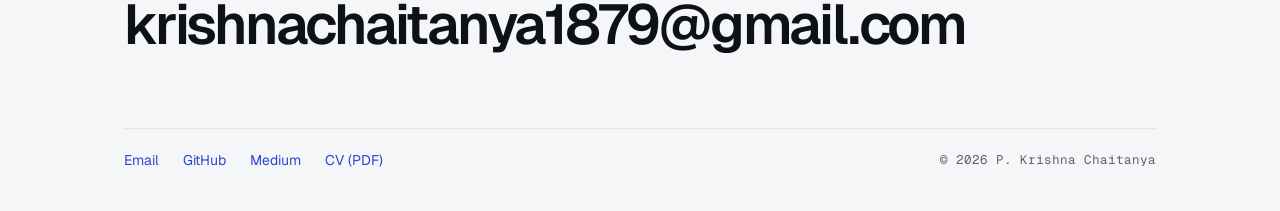
==== commit 61ca897c: "Add motion layer: flow-field hero, kinetic type, scroll effects - Canvas flow field behind hero titl" ====
--- a/bio-opener.html
+++ b/bio-opener.html
@@ -115,5 +115,6 @@
   </dialog>
 
   <script src="assets/js/main.js"></script>
+  <script src="assets/js/motion.js"></script>
 </body>
 </html>
--- a/assets/css/style.css
+++ b/assets/css/style.css
@@ -491,3 +491,131 @@
   .btn, .card, .build-card, .essay-go, .slot img, .tile img, .foot-mail, body { transition: none; }
   .build-card:hover, .card:hover .slot img, .tile:hover img, .build-card.lead:hover .thumb img { transform: none; }
 }
+
+/* =========================================================
+   Motion layer (assets/js/motion.js). Only active with the
+   .motion class, which is never set under reduced motion.
+   ========================================================= */
+
+/* Page transitions between pages (supporting browsers) */
+@view-transition { navigation: auto; }
+::view-transition-old(root) { animation: vt-out .35s var(--ease) both; }
+::view-transition-new(root) { animation: vt-in .55s var(--ease) both; }
+@keyframes vt-out { to { opacity: 0; transform: translateY(-12px); filter: blur(6px); } }
+@keyframes vt-in { from { opacity: 0; transform: translateY(16px); filter: blur(6px); } }
+@media (prefers-reduced-motion: reduce) {
+  ::view-transition-old(root), ::view-transition-new(root) { animation: none; }
+}
+
+/* Nav drops in */
+.motion .nav-inner { animation: nav-in .9s var(--ease) both .1s; }
+@keyframes nav-in { from { opacity: 0; transform: translateY(-24px) scale(.96); } }
+
+/* Flow-field canvas */
+.flow {
+  position: absolute; inset: 0; z-index: -1; pointer-events: none;
+  -webkit-mask-image: linear-gradient(100deg, transparent 8%, rgba(0,0,0,.35) 38%, #000 72%);
+          mask-image: linear-gradient(100deg, transparent 8%, rgba(0,0,0,.35) 38%, #000 72%);
+}
+@media (max-width: 979px) {
+  .flow { -webkit-mask-image: linear-gradient(180deg, rgba(0,0,0,.5), rgba(0,0,0,.15) 60%, transparent);
+                  mask-image: linear-gradient(180deg, rgba(0,0,0,.5), rgba(0,0,0,.15) 60%, transparent); }
+}
+.hero, .page-hero { isolation: isolate; }
+
+/* Kinetic letters */
+.split .w { display: inline-block; overflow: hidden; vertical-align: top; padding-bottom: .14em; margin-bottom: -.14em; white-space: nowrap; }
+.split .ch { display: inline-block; transform: translateY(110%) rotate(6deg); transform-origin: 0 100%; }
+.split.go .ch { transform: none; transition: transform 1s var(--ease) calc(var(--i) * 24ms); }
+h1.split .ch { transform: translateY(115%) rotate(8deg); }
+h1.split.go .ch { transition-duration: 1.2s; transition-delay: calc(200ms + var(--i) * 34ms); }
+
+/* Lede words: blur to sharp */
+.words .lw { display: inline-block; opacity: 0; filter: blur(10px); transform: translateY(10px); }
+.words.go .lw { opacity: 1; filter: none; transform: none; transition: opacity .9s var(--ease), filter .9s var(--ease), transform .9s var(--ease); transition-delay: calc(700ms + var(--i) * 45ms); }
+
+/* Hero furniture eases in after the name */
+.motion .hero .small, .motion .hero .buttons, .motion .hero .status, .motion .hero .stats, .motion .page-hero .small, .motion .page-hero .back {
+  animation: rise 1s var(--ease) backwards;
+}
+.motion .hero .small, .motion .page-hero .small { animation-delay: 1.1s; }
+.motion .hero .buttons { animation-delay: 1.25s; }
+.motion .hero .status { animation-delay: .9s; }
+.motion .hero .stats { animation-delay: 1.4s; }
+@keyframes rise { from { opacity: 0; transform: translateY(24px); } }
+
+/* Mask wipe on images: the frame stays put (so it can be observed); its image wipes in */
+.motion .wipe > img, .motion .wipe > button { clip-path: inset(0 0 100% 0); }
+.motion .wipe.on > img, .motion .wipe.on > button { clip-path: inset(0 0 0 0); transition: clip-path 1.3s var(--ease) var(--d, 0ms); }
+.motion .wipe img { transform: scale(1.18); }
+.motion .wipe.on img { transform: none; transition: transform 1.6s var(--ease) var(--d, 0ms), clip-path 1.3s var(--ease) var(--d, 0ms); }
+
+/* Marquee band */
+.marquee { overflow: hidden; padding: clamp(18px, 3vw, 34px) 0; border-top: 1px solid var(--line); border-bottom: 1px solid var(--line); user-select: none; }
+.marquee .track { display: flex; width: max-content; will-change: transform; }
+.marquee span {
+  display: inline-flex; align-items: center; gap: clamp(18px, 3vw, 40px); padding-right: clamp(18px, 3vw, 40px);
+  font-size: clamp(36px, 6.5vw, 88px); font-weight: 600; letter-spacing: -.045em; line-height: 1; white-space: nowrap;
+}
+.marquee span:nth-child(even) { color: transparent; -webkit-text-stroke: 1.2px var(--text); }
+.marquee .dot { width: .22em; height: .22em; border-radius: 50%; background: var(--accent); display: inline-block; flex: none; }
+
+/* Scroll-drawn rocket timeline */
+.timeline { position: relative; }
+.timeline::after {
+  content: ""; position: absolute; top: -1px; left: 0; right: 0; height: 2px;
+  background: var(--accent); transform-origin: 0 50%; transform: scaleX(var(--t, 1));
+}
+.motion .timeline li::before { transition: transform .5s var(--ease), background .3s; }
+.motion .timeline li:not(.lit)::before { transform: scale(.5); background: var(--line); }
+.motion .timeline li.lit::before { transform: scale(1); }
+.motion .timeline li .step, .motion .timeline li .what { transition: opacity .5s; }
+.motion .timeline li:not(.lit) .step, .motion .timeline li:not(.lit) .what { opacity: .35; }
+@media (max-width: 560px) {
+  .timeline::after { top: 26px; bottom: 26px; left: 19px; right: auto; width: 2px; height: auto; transform-origin: 50% 0; transform: scaleY(var(--t, 1)); }
+}
+
+/* Tilt glare */
+.tilt { transition: transform .5s var(--ease), border-color .3s, box-shadow .3s; transform-style: preserve-3d; will-change: transform; }
+.tilt::after {
+  content: ""; position: absolute; inset: 0; border-radius: inherit; pointer-events: none; opacity: 0;
+  background: radial-gradient(circle at var(--gx, 50%) var(--gy, 50%), rgba(255,255,255,.22), transparent 55%);
+  transition: opacity .4s;
+}
+.tilt:hover::after { opacity: 1; }
+.status { position: relative; overflow: hidden; }
+
+/* Magnetic buttons glide back */
+.btn, .theme-toggle { transition: transform .45s var(--ease), border-color .2s, background .2s; }
+
+/* Cursor ring */
+.cursor {
+  position: fixed; top: 0; left: 0; z-index: 90; pointer-events: none;
+  width: 0; height: 0; opacity: 0; transition: opacity .3s;
+}
+.cursor.on { opacity: 1; }
+.cursor::before {
+  content: ""; position: absolute; left: -16px; top: -16px; width: 32px; height: 32px; border-radius: 50%;
+  border: 1.5px solid var(--accent); transition: transform .35s var(--ease), background .35s, border-color .35s;
+}
+.cursor.hover::before { transform: scale(1.6); background: var(--accent-soft); }
+.cursor.label::before { transform: scale(2.6); background: var(--accent); border-color: var(--accent); }
+.cursor.down::before { transform: scale(.8); }
+.cursor span {
+  position: absolute; left: 0; top: 0; transform: translate(-50%, -50%) scale(.6); opacity: 0;
+  font-family: var(--mono); font-size: 12px; color: var(--accent-ink); white-space: nowrap; transition: opacity .25s, transform .35s var(--ease);
+}
+.cursor.label span { opacity: 1; transform: translate(-50%, -50%) scale(1); }
+.photography .cursor::before { border-color: #8796ff; }
+
+/* Film grain in the darkroom band */
+.photography { isolation: isolate; overflow: hidden; }
+.photography::after {
+  content: ""; position: absolute; inset: -50%; z-index: 1; pointer-events: none; opacity: .07;
+  background-image: url("data:image/svg+xml,%3Csvg xmlns='http://www.w3.org/2000/svg' width='160' height='160'%3E%3Cfilter id='n'%3E%3CfeTurbulence type='fractalNoise' baseFrequency='.9' numOctaves='2' stitchTiles='stitch'/%3E%3C/filter%3E%3Crect width='100%25' height='100%25' filter='url(%23n)'/%3E%3C/svg%3E");
+}
+.motion .photography::after { animation: grain .9s steps(6) infinite; }
+@keyframes grain {
+  0% { transform: translate(0, 0); } 20% { transform: translate(-4%, 3%); } 40% { transform: translate(3%, -5%); }
+  60% { transform: translate(-6%, -2%); } 80% { transform: translate(5%, 4%); } 100% { transform: translate(0, 0); }
+}
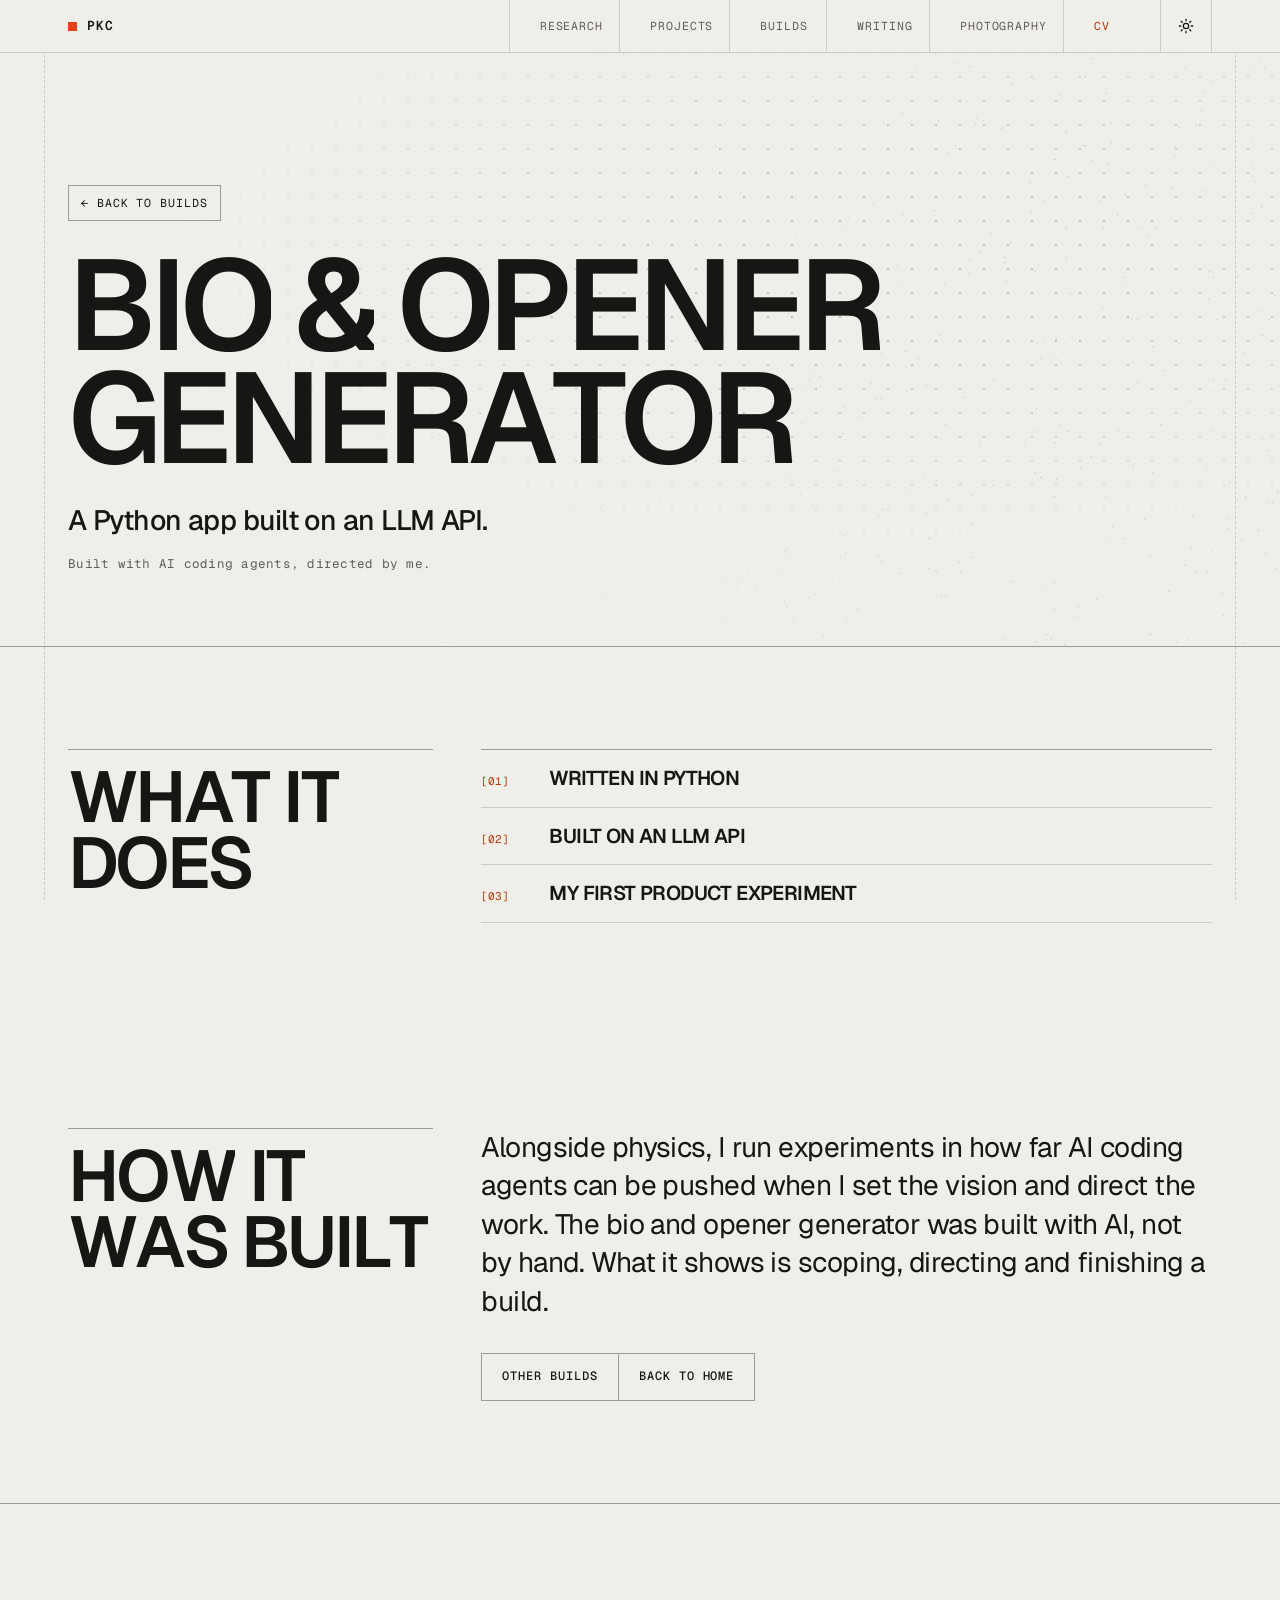
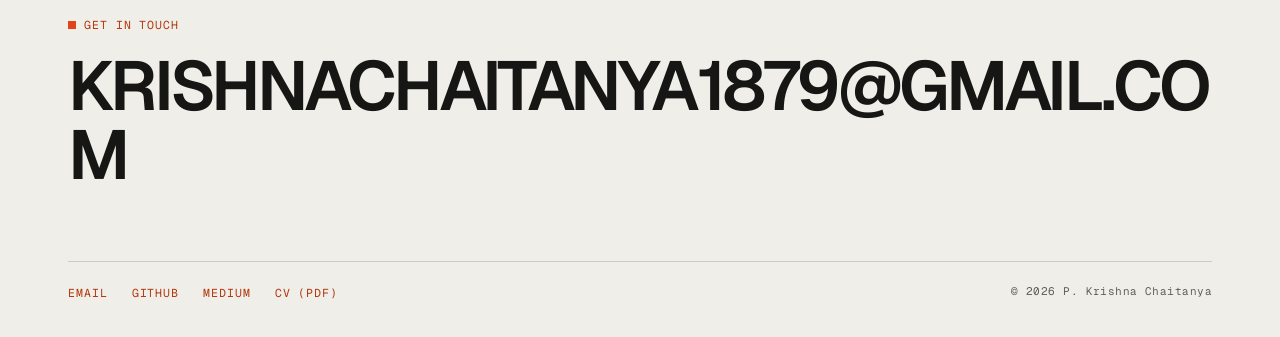
==== commit 5553bac4: "Blueprint re-skin: drawing-sheet look and scroll-built rocket drawing - Paper and ink palette with o" ====
--- a/bio-opener.html
+++ b/bio-opener.html
@@ -6,7 +6,7 @@
   <meta name="viewport" content="width=device-width, initial-scale=1">
   <title>Bio &amp; opener generator | P. Krishna Chaitanya</title>
   <meta name="description" content="Bio &amp; opener generator: a Python app built on an LLM API, my first product experiment. Built with AI coding agents under my direction.">
-  <meta name="theme-color" content="#fbfbfd">
+  <meta name="theme-color" content="#efeee8">
 
   <meta property="og:type" content="website">
   <meta property="og:title" content="Bio &amp; opener generator | P. Krishna Chaitanya">
--- a/assets/css/style.css
+++ b/assets/css/style.css
@@ -1,131 +1,130 @@
 /* =========================================================
    P. Krishna Chaitanya: portfolio
-   Look: "lab notebook". Graph-paper texture, mono data labels,
-   numbered sections, one cobalt accent. Light and dark themes.
+   Look: "drawing sheet". Paper, ink line-work, construction
+   guides, registration marks, one signal orange. Sharp corners.
+   Light ("day sheet") and dark ("night sheet") themes.
    ========================================================= */
 
 /* ---------- Tokens ---------- */
 :root {
-  --bg: #f5f6f8;
-  --surface: #ffffff;
-  --surface-2: #eef0f4;
-  --text: #0e1117;
-  --muted: #5b6170;
-  --line: #e1e4ea;
-  --grid: rgba(14, 17, 23, .055);
-  --accent: #2c46d6;
+  --bg: #efeee8;            /* paper */
+  --surface: #f6f5f0;       /* raised paper */
+  --surface-2: #e6e5de;     /* shaded cell */
+  --text: #161614;          /* ink */
+  --muted: #5f5e57;
+  --line: rgba(22, 22, 20, .16);
+  --line-strong: rgba(22, 22, 20, .38);
+  --grid: rgba(22, 22, 20, .07);
+  --accent: #e2431b;        /* signal orange: marks, shapes, fills */
+  --accent-text: #b3360d;   /* orange for text (5.2:1 on paper) */
   --accent-ink: #ffffff;
-  --accent-soft: rgba(44, 70, 214, .09);
-  --bar-muted: #c3c8d2;
-  --radius: 14px;
-  --shadow: 0 1px 2px rgba(14, 17, 23, .04), 0 10px 30px rgba(14, 17, 23, .06);
-  --nav-bg: rgba(255, 255, 255, .72);
+  --accent-soft: rgba(226, 67, 27, .1);
+  --bar-muted: #bdbcb4;
+  --radius: 0px;
+  --shadow: none;
+  --nav-bg: rgba(239, 238, 232, .86);
   --font: "Geist", -apple-system, BlinkMacSystemFont, "SF Pro Display", "Inter", "Segoe UI", sans-serif;
   --mono: "Geist Mono", ui-monospace, "SF Mono", "JetBrains Mono", Menlo, Consolas, monospace;
-  --gutter: clamp(16px, 5vw, 64px);
+  --gutter: clamp(16px, 4vw, 48px);
+  --maxw: 1240px;
   --ease: cubic-bezier(.16, 1, .3, 1);
   color-scheme: light;
 }
 @media (prefers-color-scheme: dark) {
   :root:not([data-theme="light"]) {
-    --bg: #0b0d12;
-    --surface: #12151c;
-    --surface-2: #181c25;
-    --text: #e9ebf0;
-    --muted: #9ba2b0;
-    --line: #242833;
-    --grid: rgba(233, 235, 240, .05);
-    --accent: #8796ff;
-    --accent-ink: #0b0d12;
-    --accent-soft: rgba(135, 150, 255, .12);
-    --bar-muted: #3a404d;
-    --shadow: 0 1px 2px rgba(0, 0, 0, .3), 0 10px 30px rgba(0, 0, 0, .25);
-    --nav-bg: rgba(18, 21, 28, .72);
+    --bg: #121210; --surface: #181816; --surface-2: #1f1f1c; --text: #ecebe5; --muted: #a3a29a;
+    --line: rgba(236, 235, 229, .14); --line-strong: rgba(236, 235, 229, .34); --grid: rgba(236, 235, 229, .06);
+    --accent: #ff6a3d; --accent-text: #ff6a3d; --accent-ink: #121210; --accent-soft: rgba(255, 106, 61, .12);
+    --bar-muted: #3d3d38; --nav-bg: rgba(18, 18, 16, .86);
     color-scheme: dark;
   }
 }
 :root[data-theme="dark"] {
-  --bg: #0b0d12;
-  --surface: #12151c;
-  --surface-2: #181c25;
-  --text: #e9ebf0;
-  --muted: #9ba2b0;
-  --line: #242833;
-  --grid: rgba(233, 235, 240, .05);
-  --accent: #8796ff;
-  --accent-ink: #0b0d12;
-  --accent-soft: rgba(135, 150, 255, .12);
-  --bar-muted: #3a404d;
-  --shadow: 0 1px 2px rgba(0, 0, 0, .3), 0 10px 30px rgba(0, 0, 0, .25);
-  --nav-bg: rgba(18, 21, 28, .72);
+  --bg: #121210; --surface: #181816; --surface-2: #1f1f1c; --text: #ecebe5; --muted: #a3a29a;
+  --line: rgba(236, 235, 229, .14); --line-strong: rgba(236, 235, 229, .34); --grid: rgba(236, 235, 229, .06);
+  --accent: #ff6a3d; --accent-text: #ff6a3d; --accent-ink: #121210; --accent-soft: rgba(255, 106, 61, .12);
+  --bar-muted: #3d3d38; --nav-bg: rgba(18, 18, 16, .86);
   color-scheme: dark;
 }
 
 /* ---------- Base ---------- */
 *, *::before, *::after { box-sizing: border-box; }
-html { scroll-behavior: smooth; scroll-padding-top: 96px; -webkit-text-size-adjust: 100%; }
+html { scroll-behavior: smooth; scroll-padding-top: 72px; -webkit-text-size-adjust: 100%; }
 body {
-  margin: 0;
-  background: var(--bg);
-  color: var(--text);
-  font-family: var(--font);
-  font-size: 17px;
-  line-height: 1.6;
-  -webkit-font-smoothing: antialiased;
-  overflow-x: hidden;
+  margin: 0; background: var(--bg); color: var(--text);
+  font-family: var(--font); font-size: 17px; line-height: 1.6;
+  -webkit-font-smoothing: antialiased; overflow-x: hidden;
   transition: background-color .3s, color .3s;
 }
 img { max-width: 100%; display: block; }
-a { color: var(--accent); text-decoration: none; }
+a { color: var(--accent-text); text-decoration: none; }
 a:hover { text-decoration: underline; text-underline-offset: 3px; }
-:focus-visible { outline: 2px solid var(--accent); outline-offset: 3px; border-radius: 6px; }
+:focus-visible { outline: 2px solid var(--accent); outline-offset: 3px; }
 ul, ol { margin: 0; padding: 0; list-style: none; }
 h1, h2, h3, h4, p, figure, dl, dd { margin: 0; }
-::selection { background: var(--accent); color: var(--accent-ink); }
-
-.wrap { width: 100%; max-width: 1160px; margin: 0 auto; padding: 0 var(--gutter); }
-.skip { position: absolute; left: -999px; top: 8px; background: var(--text); color: var(--bg); padding: 8px 14px; border-radius: 8px; z-index: 100; }
+::selection { background: var(--accent); color: #fff; }
+
+.wrap { width: 100%; max-width: var(--maxw); margin: 0 auto; padding: 0 var(--gutter); position: relative; }
+.skip { position: absolute; left: -999px; top: 8px; background: var(--text); color: var(--bg); padding: 8px 14px; z-index: 100; }
 .skip:focus { left: 8px; }
 .mono, .meta, .small, .sec-num, .tag { font-family: var(--mono); }
 
+/* Construction guides: two dashed verticals at the sheet edges */
+body::before {
+  content: ""; position: fixed; top: 0; bottom: 0; z-index: 0; pointer-events: none;
+  left: max(calc(var(--gutter) / 2), calc(50% - var(--maxw) / 2 + var(--gutter) / 2));
+  right: max(calc(var(--gutter) / 2), calc(50% - var(--maxw) / 2 + var(--gutter) / 2));
+  border-left: 1px dashed var(--line); border-right: 1px dashed var(--line);
+}
+main, .footer { position: relative; z-index: 1; }
+
+/* Registration "+" marks on a box's four corners */
+.reg { position: relative; }
+.reg::before {
+  content: ""; position: absolute; inset: -5px; pointer-events: none; z-index: 2;
+  --c: var(--line-strong);
+  background:
+    linear-gradient(var(--c), var(--c)) 0 4px / 9px 1px no-repeat,
+    linear-gradient(var(--c), var(--c)) 4px 0 / 1px 9px no-repeat,
+    linear-gradient(var(--c), var(--c)) 100% 4px / 9px 1px no-repeat,
+    linear-gradient(var(--c), var(--c)) calc(100% - 4px) 0 / 1px 9px no-repeat,
+    linear-gradient(var(--c), var(--c)) 0 calc(100% - 4px) / 9px 1px no-repeat,
+    linear-gradient(var(--c), var(--c)) 4px 100% / 1px 9px no-repeat,
+    linear-gradient(var(--c), var(--c)) 100% calc(100% - 4px) / 9px 1px no-repeat,
+    linear-gradient(var(--c), var(--c)) calc(100% - 4px) 100% / 1px 9px no-repeat;
+}
+
 /* ---------- Scroll progress ---------- */
-.progress {
-  position: fixed; top: 0; left: 0; right: 0; height: 2px; z-index: 60;
-  background: var(--accent); transform-origin: 0 50%; transform: scaleX(var(--p, 0));
-}
-
-/* ---------- Nav: floating pill ---------- */
-.nav { position: sticky; top: 12px; z-index: 50; padding: 0 var(--gutter); }
-.nav-inner {
-  max-width: 1160px; margin: 0 auto; height: 52px;
-  display: flex; align-items: center; gap: 12px;
-  padding: 0 8px 0 18px;
-  background: var(--nav-bg);
-  backdrop-filter: saturate(180%) blur(18px);
-  -webkit-backdrop-filter: saturate(180%) blur(18px);
-  border: 1px solid var(--line); border-radius: 999px;
-  transition: box-shadow .3s;
-}
-.nav.scrolled .nav-inner { box-shadow: var(--shadow); }
-.brand { font-family: var(--mono); font-weight: 600; font-size: 14px; letter-spacing: .02em; color: var(--text); flex: none; }
+.progress { position: fixed; top: 0; left: 0; right: 0; height: 2px; z-index: 60; background: var(--accent); transform-origin: 0 50%; transform: scaleX(var(--p, 0)); }
+
+/* ---------- Nav: ruled cells across the top ---------- */
+.nav { position: sticky; top: 0; z-index: 50; background: var(--nav-bg); border-bottom: 1px solid var(--line); backdrop-filter: blur(12px); -webkit-backdrop-filter: blur(12px); }
+.nav-inner { max-width: var(--maxw); margin: 0 auto; height: 52px; display: flex; align-items: stretch; padding: 0 var(--gutter); }
+.brand {
+  display: flex; align-items: center; gap: 10px; padding-right: 18px; flex: none;
+  font-family: var(--mono); font-weight: 600; font-size: 13px; letter-spacing: .06em; color: var(--text);
+}
 .brand:hover { text-decoration: none; }
-.brand::before { content: ""; display: inline-block; width: 8px; height: 8px; border-radius: 50%; background: var(--accent); margin-right: 8px; vertical-align: 1px; }
-.nav nav { margin-left: auto; min-width: 0; overflow-x: auto; scrollbar-width: none; }
+.brand::before { content: ""; width: 9px; height: 9px; background: var(--accent); }
+.nav nav { margin-left: auto; min-width: 0; overflow-x: auto; scrollbar-width: none; display: flex; }
 .nav nav::-webkit-scrollbar { display: none; }
-.nav ul { display: flex; gap: 2px; }
+.nav ul { display: flex; }
+.nav ul li { display: flex; border-left: 1px solid var(--line); }
 .nav ul a {
-  display: block; padding: 7px 12px; border-radius: 999px;
-  color: var(--muted); font-size: 14px; white-space: nowrap;
+  display: flex; align-items: center; gap: 8px; padding: 0 16px; min-width: 96px;
+  font-family: var(--mono); font-size: 11.5px; letter-spacing: .08em; text-transform: uppercase; color: var(--muted); white-space: nowrap;
   transition: color .2s, background .2s;
 }
+.nav ul a::before { content: ""; width: 6px; height: 6px; background: var(--accent); transform: scale(0); transition: transform .3s var(--ease); }
 .nav ul a:hover { color: var(--text); background: var(--surface-2); text-decoration: none; }
-.nav ul a.active { color: var(--text); background: var(--surface-2); }
+.nav ul a.active { color: var(--text); }
+.nav ul a.active::before { transform: scale(1); }
+.nav ul li:last-child a { color: var(--accent-text); }
 .theme-toggle {
-  flex: none; width: 36px; height: 36px; border-radius: 50%;
-  display: grid; place-items: center; cursor: pointer;
-  border: 1px solid var(--line); background: var(--surface); color: var(--text);
-}
-.theme-toggle:hover { border-color: var(--muted); }
+  flex: none; width: 52px; display: grid; place-items: center; cursor: pointer;
+  border: 0; border-left: 1px solid var(--line); border-right: 1px solid var(--line); background: transparent; color: var(--text);
+}
+.theme-toggle:hover { background: var(--surface-2); }
 .theme-toggle svg { width: 16px; height: 16px; }
 .theme-toggle .moon { display: none; }
 :root[data-theme="dark"] .theme-toggle .sun { display: none; }
@@ -134,488 +133,465 @@
   :root:not([data-theme="light"]) .theme-toggle .sun { display: none; }
   :root:not([data-theme="light"]) .theme-toggle .moon { display: block; }
 }
-@media (max-width: 640px) {
-  .nav { top: 8px; padding: 0 10px; }
-  .nav-inner { padding: 0 6px 0 14px; gap: 6px; }
-  .nav ul a { padding: 7px 9px; font-size: 13px; }
+@media (max-width: 760px) {
+  .nav-inner { padding: 0 0 0 var(--gutter); }
+  .nav ul a { min-width: 0; padding: 0 12px; font-size: 11px; }
+  .theme-toggle { width: 48px; border-right: 0; }
 }
 
 /* ---------- Type ---------- */
 h1 {
-  font-size: clamp(48px, 9vw, 112px);
-  line-height: .95;
-  letter-spacing: -.05em;
-  font-weight: 600;
+  font-size: clamp(52px, 10vw, 140px); line-height: .88; letter-spacing: -.055em; font-weight: 600;
+  text-transform: uppercase;
 }
 h2.section-title {
-  font-size: clamp(34px, 5vw, 56px);
-  line-height: 1.02;
-  letter-spacing: -.04em;
-  font-weight: 600;
-}
-h3 { font-size: 21px; line-height: 1.25; letter-spacing: -.02em; font-weight: 600; }
-.meta, .small { color: var(--muted); font-size: 13.5px; letter-spacing: -.01em; }
+  font-size: clamp(36px, 5.6vw, 72px); line-height: .92; letter-spacing: -.05em; font-weight: 600; text-transform: uppercase;
+}
+h3 { font-size: 21px; line-height: 1.2; letter-spacing: -.02em; font-weight: 600; }
+.meta, .small { color: var(--muted); font-size: 12.5px; letter-spacing: .02em; }
 
 /* ---------- Section frame ---------- */
-section { padding: clamp(48px, 7vw, 96px) 0; position: relative; }
-.sec-head { display: flex; align-items: baseline; gap: 16px; padding-top: 18px; border-top: 1px solid var(--line); }
-.sec-num { font-size: 13px; color: var(--accent); flex: none; min-width: 2.2em; }
-.grid-2 { display: grid; grid-template-columns: 1fr; gap: 24px; }
-@media (min-width: 880px) { .grid-2 { grid-template-columns: 4fr 8fr; gap: 48px; } }
-.about-text { font-size: clamp(20px, 2.4vw, 27px); line-height: 1.42; letter-spacing: -.02em; max-width: 32em; }
+section { padding: clamp(56px, 8vw, 112px) 0; position: relative; }
+.sec-head {
+  display: grid; grid-template-columns: auto 1fr; align-items: end; gap: 16px;
+  padding-top: 14px; border-top: 1px solid var(--line-strong);
+}
+.sec-num { font-size: 12px; letter-spacing: .06em; color: var(--accent-text); padding-bottom: .55em; }
+.sec-head .section-title { text-align: right; }
+.grid-2 { display: grid; grid-template-columns: 1fr; gap: 28px; }
+@media (min-width: 880px) { .grid-2 { grid-template-columns: 4fr 8fr; gap: 48px; } .grid-2 .sec-head .section-title { text-align: left; } }
+.about-text { font-size: clamp(20px, 2.4vw, 28px); line-height: 1.38; letter-spacing: -.02em; max-width: 32em; }
 
 .bullets li { position: relative; padding-left: 22px; margin-top: 12px; }
-.bullets li::before {
-  content: ""; position: absolute; left: 0; top: .78em;
-  width: 9px; height: 1px; background: var(--accent);
-}
-
-/* ---------- Graph-paper texture (hero and sub-page hero) ---------- */
-.hero, .page-hero { overflow: hidden; }
+.bullets li::before { content: ""; position: absolute; left: 0; top: .62em; width: 7px; height: 7px; background: var(--accent); }
+
+/* ---------- Hero ---------- */
+.hero, .page-hero { overflow: hidden; isolation: isolate; }
 .hero::before, .page-hero::before {
-  content: ""; position: absolute; inset: 0; z-index: -1; pointer-events: none;
-  background-image:
-    linear-gradient(var(--grid) 1px, transparent 1px),
-    linear-gradient(90deg, var(--grid) 1px, transparent 1px);
-  background-size: 32px 32px;
-  -webkit-mask-image: radial-gradient(ellipse 80% 70% at 30% 20%, #000 30%, transparent 75%);
-          mask-image: radial-gradient(ellipse 80% 70% at 30% 20%, #000 30%, transparent 75%);
-}
-main { position: relative; z-index: 0; }
-
-/* ---------- Hero ---------- */
-.hero { padding: clamp(72px, 12vw, 150px) 0 clamp(24px, 4vw, 48px); }
-.hero-grid { display: grid; gap: 48px; align-items: end; }
-@media (min-width: 980px) { .hero-grid { grid-template-columns: minmax(0, 1fr) 340px; gap: 64px; } }
-.lede {
-  margin-top: 28px; max-width: 18em;
-  font-size: clamp(22px, 2.9vw, 32px); line-height: 1.22; letter-spacing: -.025em; font-weight: 500;
-}
-.hero .small { margin-top: 18px; }
-.buttons { display: flex; flex-wrap: wrap; gap: 10px; margin-top: 36px; }
+  content: ""; position: absolute; inset: 0; z-index: -2; pointer-events: none;
+  background-image: radial-gradient(var(--line-strong) 1px, transparent 1.2px);
+  background-size: 24px 24px; background-position: 12px 12px;
+  -webkit-mask-image: radial-gradient(ellipse 85% 75% at 70% 35%, #000 25%, transparent 80%);
+          mask-image: radial-gradient(ellipse 85% 75% at 70% 35%, #000 25%, transparent 80%);
+  opacity: .55;
+}
+.hero { min-height: min(100svh, 980px); padding: clamp(56px, 9vw, 120px) 0 0; display: flex; flex-direction: column; justify-content: flex-end; }
+.hero-grid { display: grid; gap: 40px; align-items: end; }
+@media (min-width: 980px) { .hero-grid { grid-template-columns: minmax(0, 1fr) 360px; gap: 56px; } }
+.lede { margin-top: 28px; max-width: 19em; font-size: clamp(20px, 2.4vw, 28px); line-height: 1.25; letter-spacing: -.02em; font-weight: 500; }
+.hero .small { margin-top: 16px; }
+.buttons { display: flex; flex-wrap: wrap; gap: 0; margin-top: 32px; border: 1px solid var(--line-strong); width: fit-content; max-width: 100%; }
 .btn {
-  display: inline-flex; align-items: center; gap: 8px; min-height: 44px;
-  padding: 0 20px; border-radius: 999px;
-  font-size: 15px; font-weight: 500; color: var(--text);
-  border: 1px solid var(--line); background: var(--surface);
-  transition: border-color .2s, transform .15s, background .2s;
-}
-.btn:hover { border-color: var(--muted); text-decoration: none; }
-.btn:active { transform: scale(.98); }
-.btn.primary { background: var(--accent); border-color: var(--accent); color: var(--accent-ink); }
-.btn.primary:hover { filter: brightness(1.08); }
-
-/* "Currently" panel */
-.status {
-  background: var(--surface); border: 1px solid var(--line); border-radius: var(--radius);
-  padding: 20px 22px; box-shadow: var(--shadow);
-}
-.status-head { font-family: var(--mono); font-size: 12.5px; color: var(--muted); display: flex; align-items: center; gap: 8px; }
-.pulse { position: relative; width: 8px; height: 8px; border-radius: 50%; background: #1f8a5b; }
-.pulse::after { content: ""; position: absolute; inset: -4px; border-radius: 50%; border: 1px solid #1f8a5b; animation: pulse 2.4s var(--ease) infinite; }
-@keyframes pulse { from { transform: scale(.6); opacity: 1; } to { transform: scale(1.6); opacity: 0; } }
-.status dl { margin-top: 10px; }
-.status dl > div { padding: 12px 0; border-top: 1px dashed var(--line); }
+  display: inline-flex; align-items: center; gap: 10px; min-height: 46px; padding: 0 20px;
+  font-family: var(--mono); font-size: 12px; letter-spacing: .08em; text-transform: uppercase; font-weight: 500;
+  color: var(--text); background: transparent; border: 0; border-right: 1px solid var(--line-strong);
+  transition: background .25s, color .25s, transform .45s var(--ease);
+}
+.buttons .btn:last-child { border-right: 0; }
+.btn:hover { background: var(--surface-2); text-decoration: none; }
+.btn.primary { background: var(--text); color: var(--bg); }
+.btn.primary::after { content: "→"; }
+.btn.primary:hover { background: var(--accent); color: #fff; }
+@media (max-width: 520px) { .buttons { width: 100%; } .btn { flex: 1 1 50%; justify-content: center; border-bottom: 1px solid var(--line-strong); } }
+
+/* "Currently" as a drawing title block */
+.status { background: var(--surface); border: 1px solid var(--line-strong); }
+.status-head {
+  display: flex; align-items: center; gap: 10px; padding: 10px 14px; border-bottom: 1px solid var(--line-strong);
+  font-family: var(--mono); font-size: 11.5px; letter-spacing: .08em; text-transform: uppercase; background: var(--text); color: var(--bg);
+}
+.pulse { position: relative; width: 8px; height: 8px; background: var(--accent); flex: none; }
+.pulse::after { content: ""; position: absolute; inset: -4px; border: 1px solid var(--accent); animation: pulse 2.4s var(--ease) infinite; }
+@keyframes pulse { from { transform: scale(.5); opacity: 1; } to { transform: scale(1.7); opacity: 0; } }
+.status dl > div { display: grid; grid-template-columns: 96px 1fr; border-top: 1px solid var(--line); }
 .status dl > div:first-child { border-top: 0; }
-.status dt { font-family: var(--mono); font-size: 11.5px; color: var(--muted); }
-.status dd { font-size: 15px; line-height: 1.4; margin-top: 2px; }
-
-/* Numbers strip */
-.stats {
-  display: grid; grid-template-columns: repeat(2, 1fr);
-  margin-top: clamp(48px, 7vw, 88px);
-  border-top: 1px solid var(--line); border-bottom: 1px solid var(--line);
-}
-.stats li { padding: 22px 16px 22px 0; }
-.stats li + li { padding-left: 16px; border-left: 1px solid var(--line); }
-.stats li:nth-child(3) { border-left: 0; padding-left: 0; border-top: 1px solid var(--line); }
-.stats li:nth-child(4) { border-top: 1px solid var(--line); }
-.stats .num { display: block; font-size: clamp(30px, 4vw, 44px); font-weight: 600; letter-spacing: -.04em; font-variant-numeric: tabular-nums; line-height: 1.05; }
-.stats .lab { display: block; margin-top: 6px; font-family: var(--mono); font-size: 12px; color: var(--muted); line-height: 1.4; }
+.status dt { padding: 12px 14px; font-family: var(--mono); font-size: 10.5px; letter-spacing: .06em; text-transform: uppercase; color: var(--muted); border-right: 1px solid var(--line); }
+.status dd { padding: 10px 14px; font-size: 14px; line-height: 1.4; }
+
+/* Highlights: ruled cells */
+.stats { display: grid; grid-template-columns: repeat(2, 1fr); margin-top: clamp(40px, 6vw, 72px); border-top: 1px solid var(--line-strong); }
+.stats li { position: relative; padding: 18px 16px 22px; border-bottom: 1px solid var(--line); }
+.stats li:nth-child(odd) { border-right: 1px solid var(--line); padding-left: 0; }
+.stats li::before { font-family: var(--mono); font-size: 10.5px; color: var(--muted); letter-spacing: .06em; display: block; margin-bottom: 10px; }
+.stats li:nth-child(1)::before { content: "[A]"; } .stats li:nth-child(2)::before { content: "[B]"; }
+.stats li:nth-child(3)::before { content: "[C]"; } .stats li:nth-child(4)::before { content: "[D]"; }
+.stats .num { display: block; font-size: clamp(34px, 4.6vw, 60px); font-weight: 600; letter-spacing: -.05em; font-variant-numeric: tabular-nums; line-height: 1; }
+.stats .lab { display: block; margin-top: 10px; font-family: var(--mono); font-size: 11px; letter-spacing: .03em; text-transform: uppercase; color: var(--muted); line-height: 1.45; max-width: 22em; }
 @media (min-width: 820px) {
   .stats { grid-template-columns: repeat(4, 1fr); }
-  .stats li:nth-child(3) { border-left: 1px solid var(--line); padding-left: 16px; border-top: 0; }
-  .stats li:nth-child(4) { border-top: 0; }
-}
+  .stats li { border-right: 1px solid var(--line); padding-left: 16px; }
+  .stats li:first-child { padding-left: 0; }
+  .stats li:last-child { border-right: 0; }
+}
+
+/* ---------- Marquee band ---------- */
+.marquee { overflow: hidden; padding: clamp(14px, 2.4vw, 26px) 0; border-bottom: 1px solid var(--line-strong); user-select: none; position: relative; z-index: 1; background: var(--bg); }
+.marquee .track { display: flex; width: max-content; will-change: transform; }
+.marquee span {
+  display: inline-flex; align-items: center; gap: clamp(18px, 3vw, 40px); padding-right: clamp(18px, 3vw, 40px);
+  font-size: clamp(34px, 6vw, 84px); font-weight: 600; letter-spacing: -.05em; line-height: 1; white-space: nowrap; text-transform: uppercase;
+}
+.marquee span:nth-child(even) { color: transparent; -webkit-text-stroke: 1.2px var(--text); }
+.marquee .dot { width: .2em; height: .2em; background: var(--accent); display: inline-block; flex: none; }
 
 /* ---------- Research ---------- */
-.research-grid { display: grid; gap: 48px; margin-top: 48px; }
-@media (min-width: 900px) { .research-grid { grid-template-columns: 7fr 5fr; gap: 72px; } }
+.research-grid { display: grid; gap: 40px; margin-top: 44px; }
+@media (min-width: 900px) { .research-grid { grid-template-columns: 7fr 5fr; gap: 64px; } }
 .research-copy h3 { max-width: 24em; }
 .research-copy .meta { margin-top: 10px; }
 .research-copy .bullets { margin-top: 14px; }
 .research-side { display: grid; gap: 20px; align-self: start; }
-.research-side .slot { border-radius: var(--radius); border: 1px solid var(--line); }
-.density {
-  background: var(--surface); border: 1px solid var(--line); border-radius: var(--radius);
-  padding: 22px 22px 18px;
-}
-.density figcaption { font-family: var(--mono); font-size: 12.5px; color: var(--muted); margin-bottom: 20px; display: flex; justify-content: space-between; }
-.bar-row { display: grid; grid-template-columns: 64px 1fr 58px; align-items: center; gap: 14px; }
-.bar-row + .bar-row { margin-top: 16px; }
-.bar-label { font-family: var(--mono); font-size: 13px; line-height: 1.2; }
-.bar-label small { color: var(--muted); font-size: 11px; }
+.research-side .slot { border: 1px solid var(--line-strong); }
+.density { background: var(--surface); border: 1px solid var(--line-strong); padding: 0 0 14px; }
+.density figcaption {
+  display: flex; justify-content: space-between; padding: 10px 14px; margin-bottom: 16px; border-bottom: 1px solid var(--line-strong);
+  font-family: var(--mono); font-size: 11px; letter-spacing: .06em; text-transform: uppercase;
+}
+.bar-row, .scale { display: grid; grid-template-columns: 64px 1fr 58px; gap: 14px; padding: 0 14px; align-items: center; }
+.bar-row + .bar-row { margin-top: 14px; }
+.bar-label { font-family: var(--mono); font-size: 12px; line-height: 1.2; }
+.bar-label small { color: var(--muted); font-size: 10.5px; }
 .bar-track {
-  height: 30px; border-radius: 6px; overflow: hidden; background: var(--surface-2);
-  background-image: linear-gradient(90deg, var(--line) 1px, transparent 1px);
-  background-size: 25% 100%;
-}
-.bar { height: 100%; width: calc(var(--v) * 1%); border-radius: 6px; transform-origin: left; }
-.bar-muted { background: var(--bar-muted); }
+  height: 26px; background: transparent; border: 1px solid var(--line);
+  background-image: repeating-linear-gradient(90deg, var(--line) 0 1px, transparent 1px 25%);
+}
+.bar { height: 100%; width: calc(var(--v) * 1%); transform-origin: left; }
+.bar-muted { background: repeating-linear-gradient(135deg, var(--bar-muted) 0 2px, transparent 2px 6px); border-right: 1px solid var(--muted); }
 .bar-accent { background: var(--accent); }
-.bar-value { font-family: var(--mono); font-size: 14px; font-variant-numeric: tabular-nums; color: var(--muted); text-align: right; }
+.bar-value { font-family: var(--mono); font-size: 13px; font-variant-numeric: tabular-nums; color: var(--muted); text-align: right; }
 .bar-value.strong { color: var(--text); font-weight: 600; }
-.scale { display: grid; grid-template-columns: 64px 1fr 58px; gap: 14px; margin-top: 8px; }
-.scale span { grid-column: 2; display: flex; justify-content: space-between; font-family: var(--mono); font-size: 10.5px; color: var(--muted); }
+.scale { margin-top: 8px; }
+.scale span { grid-column: 2; display: flex; justify-content: space-between; font-family: var(--mono); font-size: 10px; color: var(--muted); }
 .scale i { font-style: normal; }
 .js .reveal .bar { transform: scaleX(0); transition: transform 1.1s var(--ease) .3s; }
 .js .reveal.in .bar { transform: scaleX(1); }
 
+/* ---------- Statement (pinned) ---------- */
+.statement { padding: 0; }
+.statement .pin { min-height: 70vh; display: grid; place-items: center; text-align: center; padding: clamp(56px, 8vw, 112px) var(--gutter); position: relative; }
+.statement p {
+  font-size: clamp(40px, 8.4vw, 124px); line-height: .9; letter-spacing: -.055em; font-weight: 600; text-transform: uppercase; max-width: 12em;
+}
+.statement .sq { display: inline-block; width: .16em; height: .16em; background: var(--accent); vertical-align: .55em; margin: 0 .04em; }
+.statement .cap { position: absolute; left: var(--gutter); bottom: 24px; font-family: var(--mono); font-size: 11px; letter-spacing: .06em; text-transform: uppercase; color: var(--muted); }
+.motion .statement { height: 220vh; }
+.motion .statement .pin { position: sticky; top: 0; height: 100vh; min-height: 0; }
+.motion .statement .ch { opacity: .12; transition: opacity .25s linear; }
+.motion .statement .ch.on { opacity: 1; }
+
 /* ---------- Image slots ---------- */
 .slot {
-  position: relative; aspect-ratio: 16 / 10; overflow: hidden;
-  background: var(--surface-2);
-  display: grid; place-items: center;
-  color: var(--muted); font-size: 13px; font-family: var(--mono);
-}
-.slot span { padding: 7px 13px; border: 1px dashed var(--muted); border-radius: 999px; opacity: .7; }
-.slot img { position: absolute; inset: 0; width: 100%; height: 100%; object-fit: cover; transition: transform .8s var(--ease); }
+  position: relative; aspect-ratio: 16 / 10; overflow: hidden; background: var(--surface-2);
+  display: grid; place-items: center; color: var(--muted); font-size: 11px; font-family: var(--mono); letter-spacing: .06em; text-transform: uppercase;
+  background-image: linear-gradient(to top right, transparent calc(50% - .5px), var(--line) 50%, transparent calc(50% + .5px)),
+                    linear-gradient(to bottom right, transparent calc(50% - .5px), var(--line) 50%, transparent calc(50% + .5px));
+}
+.slot span { padding: 6px 12px; border: 1px solid var(--line-strong); background: var(--bg); position: relative; z-index: 1; }
+.slot img { position: absolute; inset: 0; width: 100%; height: 100%; object-fit: cover; transition: transform .8s var(--ease); z-index: 2; }
 .slot.has-img span { display: none; }
 .slot.short { aspect-ratio: 16 / 9; }
-.card:hover .slot img { transform: scale(1.03); }
+
+/* ---------- Rocket drawing (scroll-built) ---------- */
+.drawing-story { display: grid; gap: 0; margin-top: 44px; border: 1px solid var(--line-strong); }
+@media (min-width: 980px) { .drawing-story { grid-template-columns: 7fr 5fr; } }
+.drawing-sticky { border-bottom: 1px solid var(--line-strong); background: var(--surface); }
+@media (min-width: 980px) { .drawing-sticky { border-bottom: 0; border-right: 1px solid var(--line-strong); } }
+.drawing { position: sticky; top: 52px; padding: 18px; min-height: calc(100vh - 52px); display: flex; flex-direction: column; justify-content: center; }
+.drawing-head, .drawing-legend { width: 100%; }
+.drawing-head { display: flex; justify-content: space-between; gap: 12px; font-family: var(--mono); font-size: 10.5px; letter-spacing: .06em; text-transform: uppercase; color: var(--muted); padding-bottom: 12px; border-bottom: 1px dashed var(--line); }
+.drawing-head b { color: var(--text); font-weight: 600; }
+.drawing svg { display: block; width: 100%; height: auto; color: var(--text); margin-top: 8px; overflow: visible; }
+.drawing .ln { fill: none; stroke: currentColor; stroke-width: 1.4; stroke-dasharray: 1; stroke-dashoffset: 0; vector-effect: non-scaling-stroke; }
+.drawing .thin { stroke-width: .8; }
+.drawing .cl { fill: none; stroke: currentColor; stroke-width: .8; stroke-dasharray: 14 4 2 4; opacity: .55; }
+.drawing .fill-hatch { fill: url(#hatch); }
+.drawing .fill-grain { fill: url(#grain); }
+.drawing .fill-noz { fill: url(#xhatch); }
+.drawing .solid { fill: currentColor; }
+.drawing .plume { fill: none; stroke: var(--accent); stroke-width: 1.4; stroke-dasharray: 6 5; }
+.drawing .mk { fill: var(--accent); }
+.drawing .lbl { font-family: var(--mono); font-size: 12.5px; letter-spacing: .05em; fill: currentColor; text-transform: uppercase; }
+.drawing .lbl.o { fill: var(--accent-text); }
+.drawing .tb { fill: var(--surface); stroke: currentColor; stroke-width: .8; }
+.drawing-legend { display: flex; flex-wrap: wrap; gap: 6px 16px; margin-top: 12px; padding-top: 12px; border-top: 1px dashed var(--line); font-family: var(--mono); font-size: 10.5px; letter-spacing: .05em; text-transform: uppercase; color: var(--muted); }
+.drawing-legend i { display: inline-block; width: 7px; height: 7px; background: var(--accent); margin-right: 6px; vertical-align: 0; }
+/* staged build: only when motion runs; otherwise the full drawing shows */
+.motion .drawing [data-s] .ln { stroke-dashoffset: 1; transition: stroke-dashoffset 1.6s var(--ease); }
+.motion .drawing [data-s] .f, .motion .drawing [data-s] .lbl, .motion .drawing [data-s] .mk, .motion .drawing [data-s] .plume, .motion .drawing [data-s] .solid { opacity: 0; transition: opacity .8s var(--ease) .5s; }
+.motion .drawing.s1 [data-s="1"] .ln, .motion .drawing.s2 [data-s="1"] .ln, .motion .drawing.s2 [data-s="2"] .ln,
+.motion .drawing.s3 [data-s="1"] .ln, .motion .drawing.s3 [data-s="2"] .ln, .motion .drawing.s3 [data-s="3"] .ln,
+.motion .drawing.s4 [data-s] .ln { stroke-dashoffset: 0; }
+.motion .drawing.s1 [data-s="1"] > :not(.ln), .motion .drawing.s2 [data-s="1"] > :not(.ln), .motion .drawing.s2 [data-s="2"] > :not(.ln),
+.motion .drawing.s3 [data-s="1"] > :not(.ln), .motion .drawing.s3 [data-s="2"] > :not(.ln), .motion .drawing.s3 [data-s="3"] > :not(.ln),
+.motion .drawing.s4 [data-s] > :not(.ln) { opacity: 1; }
+.motion .drawing .plume { animation: plume 1s linear infinite; }
+@keyframes plume { to { stroke-dashoffset: -22; } }
+
+.drawing-steps .dstep { padding: 28px clamp(20px, 3vw, 36px); border-top: 1px solid var(--line); min-height: 52vh; display: flex; flex-direction: column; justify-content: center; gap: 12px; transition: background .4s; }
+.drawing-steps .dstep:first-child { border-top: 0; }
+.drawing-steps .dstep.current { background: var(--surface); }
+.dstep .k { font-family: var(--mono); font-size: 11px; letter-spacing: .08em; text-transform: uppercase; color: var(--accent-text); display: flex; align-items: center; gap: 8px; }
+.dstep .k::before { content: ""; width: 7px; height: 7px; background: var(--accent); }
+.dstep p { font-size: 17px; }
+@media (max-width: 979px) {
+  .drawing { top: 52px; padding: 12px; min-height: 0; }
+  .drawing-sticky { position: sticky; top: 52px; z-index: 2; }
+  .drawing { position: static; }
+  .drawing-steps .dstep { min-height: 46vh; }
+}
 
 /* ---------- Project cards ---------- */
-.card {
-  background: var(--surface); border: 1px solid var(--line); border-radius: var(--radius);
-  overflow: hidden; transition: border-color .3s, box-shadow .3s;
-}
-.card:hover { border-color: color-mix(in srgb, var(--accent) 35%, var(--line)); box-shadow: var(--shadow); }
+.card { background: var(--surface); border: 1px solid var(--line-strong); overflow: hidden; transition: background .3s; position: relative; }
 .card-body { padding: 28px; }
 .card-head { display: flex; flex-wrap: wrap; align-items: center; gap: 10px 14px; }
 .card .bullets { margin-top: 8px; font-size: 16px; }
-.card h4 { margin: 28px 0 0; padding-top: 20px; border-top: 1px dashed var(--line); font-size: 16px; letter-spacing: -.01em; font-weight: 600; }
+.card h4 { margin: 0; font-size: 16px; letter-spacing: -.01em; font-weight: 600; }
 .card h4 + .meta { margin-top: 4px; }
 .tag {
-  font-size: 11.5px; color: var(--accent); padding: 3px 10px; border-radius: 999px;
-  background: var(--accent-soft); display: inline-flex; align-items: center; gap: 6px;
-}
-.tag::before { content: ""; width: 6px; height: 6px; border-radius: 50%; background: currentColor; }
-.projects .card.feature { margin-top: 48px; }
+  font-size: 10.5px; letter-spacing: .08em; text-transform: uppercase; color: var(--accent-text);
+  padding: 3px 8px; border: 1px solid currentColor; display: inline-flex; align-items: center; gap: 6px;
+}
+.tag::before { content: ""; width: 6px; height: 6px; background: var(--accent); }
+.projects .card.feature { margin-top: 0; border-top: 0; }
 .feature { display: grid; }
 @media (min-width: 900px) {
   .feature { grid-template-columns: 4fr 8fr; }
-  .feature .slot { aspect-ratio: auto; min-height: 100%; }
-  .feature .card-body { padding: 40px; }
+  .feature .slot { aspect-ratio: auto; min-height: 100%; border-right: 1px solid var(--line-strong); }
+  .feature .card-body { padding: 36px; }
   .feature .timeline { grid-column: 1 / -1; }
 }
 
 /* Engineering timeline */
-.timeline {
-  display: grid; grid-template-columns: repeat(4, 1fr);
-  border-top: 1px solid var(--line); padding: 0 28px;
-  counter-reset: step;
-}
-.timeline li { position: relative; padding: 28px 12px 24px 0; counter-increment: step; }
-.timeline li::before {
-  content: ""; position: absolute; top: -6px; left: 0;
-  width: 11px; height: 11px; border-radius: 50%; background: var(--text); border: 2px solid var(--surface);
-}
-.timeline li.next::before { background: var(--surface); box-shadow: inset 0 0 0 2px var(--accent); border-color: var(--surface); }
-.timeline .step { display: block; font-size: 13px; font-weight: 600; }
-.timeline .step::before { content: "0" counter(step) "  "; font-family: var(--mono); font-weight: 400; color: var(--muted); white-space: pre; }
-.timeline .next .step { color: var(--accent); }
-.timeline .what { display: block; font-size: 14px; color: var(--muted); line-height: 1.35; margin-top: 2px; }
-@media (min-width: 900px) { .timeline { padding: 0 40px; } }
+.timeline { display: grid; grid-template-columns: repeat(4, 1fr); border-top: 1px solid var(--line-strong); padding: 0; counter-reset: step; position: relative; }
+.timeline li { position: relative; padding: 24px 16px 20px; counter-increment: step; border-left: 1px solid var(--line); }
+.timeline li:first-child { border-left: 0; }
+.timeline li::before { content: ""; position: absolute; top: -5px; left: 16px; width: 9px; height: 9px; background: var(--text); }
+.timeline li:first-child::before { left: 16px; }
+.timeline li.next::before { background: var(--bg); box-shadow: inset 0 0 0 1.5px var(--accent); }
+.timeline .step { display: block; font-family: var(--mono); font-size: 11.5px; letter-spacing: .06em; text-transform: uppercase; font-weight: 600; }
+.timeline .step::before { content: "[0" counter(step) "]  "; font-weight: 400; color: var(--muted); white-space: pre; }
+.timeline .next .step { color: var(--accent-text); }
+.timeline .what { display: block; font-size: 14px; color: var(--muted); line-height: 1.35; margin-top: 4px; }
+.timeline::after { content: ""; position: absolute; top: -1px; left: 0; right: 0; height: 2px; background: var(--accent); transform-origin: 0 50%; transform: scaleX(var(--t, 1)); }
 @media (max-width: 560px) {
-  .timeline { grid-template-columns: 1fr; padding: 8px 28px 8px 40px; position: relative; }
-  .timeline li { padding: 14px 0; }
-  .timeline li::before { top: 20px; left: -26px; }
-  .timeline::before { content: ""; position: absolute; left: 19px; top: 26px; bottom: 26px; width: 1px; background: var(--line); }
-}
-
-.project-pair { display: grid; gap: 20px; margin-top: 20px; }
-@media (min-width: 900px) { .project-pair { grid-template-columns: 1fr 1fr; } }
+  .timeline { grid-template-columns: 1fr; padding-left: 28px; }
+  .timeline li { border-left: 0; border-top: 1px solid var(--line); padding: 14px 12px; }
+  .timeline li:first-child { border-top: 0; }
+  .timeline li::before { top: 19px; left: -21px; }
+  .timeline li:first-child::before { left: -21px; }
+  .timeline::before { content: ""; position: absolute; left: 12px; top: 22px; bottom: 22px; width: 1px; background: var(--line-strong); }
+  .timeline::after { top: 22px; bottom: 22px; left: 11px; right: auto; width: 2px; height: auto; transform-origin: 50% 0; transform: scaleY(var(--t, 1)); }
+}
+
+.project-pair { display: grid; margin-top: 20px; border: 1px solid var(--line-strong); }
+.project-pair .card { border: 0; }
+@media (min-width: 900px) { .project-pair { grid-template-columns: 1fr 1fr; } .project-pair .card + .card { border-left: 1px solid var(--line-strong); } }
+@media (max-width: 899px) { .project-pair .card + .card { border-top: 1px solid var(--line-strong); } }
+.project-pair .slot { border-bottom: 1px solid var(--line-strong); }
 
 /* ---------- Builds ---------- */
 .builds-intro { margin-top: 24px; max-width: 40em; color: var(--muted); font-size: 18px; }
-.builds-grid { display: grid; gap: 16px; margin-top: 44px; }
+.builds-grid { display: grid; margin-top: 44px; border: 1px solid var(--line-strong); }
 @media (min-width: 760px) { .builds-grid { grid-template-columns: 1fr 1fr; } }
-@media (min-width: 1000px) {
-  .builds-grid { grid-template-columns: 1.25fr 1fr; }
-  .build-card.lead { grid-row: span 3; }
-  .build-card:not(.lead) { min-height: 0; }
-}
+@media (min-width: 1000px) { .builds-grid { grid-template-columns: 1.25fr 1fr; } .build-card.lead { grid-row: span 3; } }
 .build-card {
-  position: relative; display: flex; flex-direction: column; gap: 8px;
-  padding: 24px; min-height: 200px;
-  background: var(--surface); border: 1px solid var(--line); border-radius: var(--radius);
-  color: var(--text); overflow: hidden;
-  transition: border-color .3s, transform .3s var(--ease), box-shadow .3s;
-}
-.build-card:hover { text-decoration: none; border-color: color-mix(in srgb, var(--accent) 45%, var(--line)); transform: translateY(-3px); box-shadow: var(--shadow); }
-.build-card .kicker { font-family: var(--mono); font-size: 12px; color: var(--muted); }
-.build-card h3 { font-size: 22px; }
+  position: relative; display: flex; flex-direction: column; gap: 8px; padding: 24px; min-height: 190px;
+  background: transparent; color: var(--text); overflow: hidden;
+  border-bottom: 1px solid var(--line); border-right: 1px solid var(--line);
+  transition: background .3s;
+}
+.build-card:hover { text-decoration: none; background: var(--surface); }
+.build-card::before { content: ""; position: absolute; top: 14px; right: 14px; width: 8px; height: 8px; background: var(--accent); transform: scale(0); transition: transform .35s var(--ease); }
+.build-card:hover::before { transform: scale(1); }
+.build-card .kicker { font-family: var(--mono); font-size: 11px; letter-spacing: .06em; text-transform: uppercase; color: var(--muted); }
+.build-card h3 { font-size: 24px; text-transform: uppercase; letter-spacing: -.03em; }
 .build-card p { color: var(--muted); font-size: 15.5px; line-height: 1.5; }
-.build-card .go { margin-top: auto; padding-top: 14px; font-size: 14.5px; font-weight: 500; color: var(--accent); }
+.build-card .go { margin-top: auto; padding-top: 14px; font-family: var(--mono); font-size: 11.5px; letter-spacing: .08em; text-transform: uppercase; color: var(--accent-text); }
 .build-card .go::after { content: "\00a0→"; display: inline-block; transition: transform .3s var(--ease); }
-.build-card:hover .go::after { transform: translateX(4px); }
+.build-card:hover .go::after { transform: translateX(5px); }
 .build-card.lead { padding: 0; }
-.build-card.lead .thumb { aspect-ratio: 16 / 10; overflow: hidden; background: var(--surface-2); }
-.build-card.lead .thumb img { width: 100%; height: 100%; object-fit: cover; transition: transform .8s var(--ease); }
-.build-card.lead:hover .thumb img { transform: scale(1.04); }
+.build-card.lead .thumb { aspect-ratio: 16 / 10; overflow: hidden; background: var(--surface-2); border-bottom: 1px solid var(--line); }
+.build-card.lead .thumb img { width: 100%; height: 100%; object-fit: cover; transition: transform .8s var(--ease); filter: grayscale(.25) contrast(1.05); }
+.build-card.lead:hover .thumb img { transform: scale(1.04); filter: none; }
 .build-card.lead .body { padding: 24px; display: flex; flex-direction: column; gap: 8px; flex: 1; }
 
 /* ---------- Writing ---------- */
-.essays { margin-top: 44px; border-top: 1px solid var(--line); }
-.essay {
-  display: grid; gap: 6px 32px; padding: 28px 0;
-  border-bottom: 1px solid var(--line); color: var(--text);
-  grid-template-columns: 1fr;
-}
+.essays { margin-top: 44px; border-top: 1px solid var(--line-strong); }
+.essay { display: grid; gap: 6px 32px; padding: 26px 0; border-bottom: 1px solid var(--line); color: var(--text); grid-template-columns: 1fr; position: relative; }
 @media (min-width: 820px) {
-  .essay { grid-template-columns: 180px 1fr auto; align-items: baseline; }
+  .essay { grid-template-columns: 200px 1fr auto; align-items: baseline; }
   .essay-source { grid-row: 1 / span 2; }
-  .essay-title { grid-column: 2; }
-  .essay-sub { grid-column: 2; }
+  .essay-title, .essay-sub { grid-column: 2; }
   .essay-go { grid-column: 3; grid-row: 1 / span 2; align-self: center; }
 }
 .essay:hover { text-decoration: none; }
-.essay-source { font-family: var(--mono); font-size: 12.5px; color: var(--muted); }
-.essay-title { font-size: clamp(24px, 3.2vw, 36px); line-height: 1.12; letter-spacing: -.035em; font-weight: 600; transition: color .2s; }
-.essay:hover .essay-title { color: var(--accent); }
+.essay-source { font-family: var(--mono); font-size: 11px; letter-spacing: .06em; text-transform: uppercase; color: var(--muted); }
+.essay-title { font-size: clamp(24px, 3.4vw, 40px); line-height: 1; letter-spacing: -.045em; font-weight: 600; text-transform: uppercase; transition: color .2s; }
+.essay:hover .essay-title { color: var(--accent-text); }
 .essay-sub { color: var(--muted); }
-.essay-go {
-  display: inline-grid; place-items: center; width: 44px; height: 44px; border-radius: 50%;
-  border: 1px solid var(--line); color: var(--text); font-size: 0;
-  transition: background .25s, border-color .25s, transform .25s var(--ease);
-}
+.essay-go { display: inline-grid; place-items: center; width: 46px; height: 46px; border: 1px solid var(--line-strong); color: var(--text); font-size: 0; transition: background .25s, color .25s; }
 .essay-go::after { content: "↗"; font-size: 18px; }
-.essay:hover .essay-go { background: var(--accent); border-color: var(--accent); color: var(--accent-ink); transform: rotate(45deg); }
+.essay:hover .essay-go { background: var(--accent); border-color: var(--accent); color: #fff; }
 @media (max-width: 819px) { .essay-go { margin-top: 8px; } }
 
-/* ---------- Photography: always-dark "darkroom" band ---------- */
+/* ---------- Photography: night sheet ---------- */
 .photography {
-  --bg: #0b0d12; --surface: #12151c; --surface-2: #181c25; --text: #e9ebf0;
-  --muted: #9ba2b0; --line: #242833; --accent: #8796ff;
-  background: var(--bg); color: var(--text);
-}
-.photography .sec-head { border-top-color: var(--line); }
+  --bg: #121210; --surface: #181816; --surface-2: #1f1f1c; --text: #ecebe5; --muted: #a3a29a;
+  --line: rgba(236, 235, 229, .14); --line-strong: rgba(236, 235, 229, .34); --accent: #ff6a3d; --accent-text: #ff6a3d;
+  background: var(--bg); color: var(--text); isolation: isolate; overflow: hidden;
+}
 .subline { margin-top: 12px; color: var(--muted); }
-.photography .subline { font-family: var(--mono); font-size: 13px; }
-.gallery { column-count: 1; column-gap: 14px; margin-top: 44px; }
+.photography .subline { font-family: var(--mono); font-size: 11.5px; letter-spacing: .06em; text-transform: uppercase; }
+.gallery { column-count: 1; column-gap: 12px; margin-top: 40px; }
 @media (min-width: 560px) { .gallery { column-count: 2; } }
-@media (min-width: 960px) { .gallery { column-count: 3; column-gap: 16px; } }
-.tile {
-  break-inside: avoid; margin: 0 0 14px; border-radius: 10px; overflow: hidden;
-  background: var(--surface-2); position: relative;
-}
-@media (min-width: 960px) { .tile { margin-bottom: 16px; } }
+@media (min-width: 960px) { .gallery { column-count: 3; } }
+.tile { break-inside: avoid; margin: 0 0 12px; overflow: hidden; background: var(--surface-2); position: relative; border: 1px solid var(--line); }
 .tile button { display: block; width: 100%; padding: 0; border: 0; background: none; cursor: zoom-in; }
-.tile img { width: 100%; height: auto; transition: transform .8s var(--ease), opacity .3s; }
+.tile img { width: 100%; height: auto; transition: transform .8s var(--ease); }
 .tile:hover img { transform: scale(1.03); }
-.ph-tile { display: grid; place-items: center; color: var(--muted); font-size: 13px; font-family: var(--mono); border: 1px dashed var(--line); }
-.ph-tile.t1 { aspect-ratio: 3 / 2; }
-.ph-tile.t2 { aspect-ratio: 4 / 5; }
-.ph-tile.t3 { aspect-ratio: 1 / 1; }
+.ph-tile { display: grid; place-items: center; color: var(--muted); font-size: 11px; font-family: var(--mono); text-transform: uppercase; letter-spacing: .06em; border: 1px dashed var(--line-strong); }
+.ph-tile.t1 { aspect-ratio: 3 / 2; } .ph-tile.t2 { aspect-ratio: 4 / 5; } .ph-tile.t3 { aspect-ratio: 1 / 1; }
 
 /* ---------- Lightbox ---------- */
-.lightbox {
-  border: 0; padding: 0; background: rgba(5, 6, 9, .94);
-  width: 100vw; height: 100vh; max-width: none; max-height: none;
-  align-items: center; justify-content: center;
-}
+.lightbox { border: 0; padding: 0; background: rgba(10, 10, 9, .95); width: 100vw; height: 100vh; max-width: none; max-height: none; align-items: center; justify-content: center; }
 .lightbox[open] { display: flex; }
-.lightbox::backdrop { background: rgba(5, 6, 9, .94); }
-.lightbox img { max-width: 92vw; max-height: 88vh; border-radius: 8px; }
-.lb-btn {
-  position: absolute; width: 48px; height: 48px; border-radius: 50%;
-  border: 1px solid rgba(255, 255, 255, .18); background: rgba(255, 255, 255, .08); color: #fff; font-size: 24px; cursor: pointer;
-}
-.lb-btn:hover { background: rgba(255, 255, 255, .2); }
-.lb-close { top: 16px; right: 16px; font-size: 18px; }
+.lightbox::backdrop { background: rgba(10, 10, 9, .95); }
+.lightbox img { max-width: 92vw; max-height: 88vh; }
+.lb-btn { position: absolute; width: 48px; height: 48px; border: 1px solid rgba(255,255,255,.3); background: transparent; color: #fff; font-size: 22px; cursor: pointer; }
+.lb-btn:hover { background: #ff6a3d; border-color: #ff6a3d; }
+.lb-close { top: 16px; right: 16px; font-size: 16px; }
 .lb-prev { left: 16px; top: 50%; transform: translateY(-50%); }
 .lb-next { right: 16px; top: 50%; transform: translateY(-50%); }
 .lightbox :focus-visible { outline-color: #fff; }
 
 /* ---------- Footer ---------- */
-.footer { padding: clamp(64px, 9vw, 112px) 0 40px; border-top: 1px solid var(--line); }
-.foot-kicker { font-family: var(--mono); font-size: 13px; color: var(--accent); }
+.footer { padding: clamp(64px, 9vw, 112px) 0 32px; border-top: 1px solid var(--line-strong); background: var(--bg); }
+.foot-kicker { font-family: var(--mono); font-size: 11.5px; letter-spacing: .08em; text-transform: uppercase; color: var(--accent-text); display: flex; align-items: center; gap: 8px; }
+.foot-kicker::before { content: ""; width: 8px; height: 8px; background: var(--accent); }
 .foot-mail {
-  display: inline-block; margin-top: 14px;
-  font-size: clamp(22px, 5vw, 56px); font-weight: 600; letter-spacing: -.04em; line-height: 1.1;
+  display: inline-block; margin-top: 16px; font-size: clamp(22px, 5.4vw, 72px); font-weight: 600; letter-spacing: -.05em; line-height: 1; text-transform: uppercase;
   color: var(--text); overflow-wrap: anywhere;
-  background-image: linear-gradient(var(--accent), var(--accent));
-  background-size: 0 2px; background-repeat: no-repeat; background-position: 0 100%;
+  background-image: linear-gradient(var(--accent), var(--accent)); background-size: 0 3px; background-repeat: no-repeat; background-position: 0 100%;
   transition: background-size .5s var(--ease);
 }
-.foot-mail:hover { text-decoration: none; background-size: 100% 2px; }
-.foot-inner {
-  display: flex; flex-wrap: wrap; gap: 16px 32px; justify-content: space-between; align-items: center;
-  margin-top: clamp(40px, 6vw, 72px); padding-top: 20px; border-top: 1px solid var(--line);
-  color: var(--muted); font-size: 14px;
-}
+.foot-mail:hover { text-decoration: none; background-size: 100% 3px; }
+.foot-inner { display: flex; flex-wrap: wrap; gap: 16px 32px; justify-content: space-between; align-items: center; margin-top: clamp(40px, 6vw, 72px); padding-top: 16px; border-top: 1px solid var(--line); color: var(--muted); }
 .foot-inner ul { display: flex; flex-wrap: wrap; gap: 8px 24px; }
-.foot-inner p { font-family: var(--mono); font-size: 12.5px; }
+.foot-inner a { font-family: var(--mono); font-size: 11.5px; letter-spacing: .08em; text-transform: uppercase; }
+.foot-inner p { font-family: var(--mono); font-size: 11px; letter-spacing: .04em; }
 
 /* ---------- Sub pages ---------- */
-.page-hero { padding: clamp(64px, 11vw, 132px) 0 clamp(40px, 6vw, 72px); }
+.page-hero { padding: clamp(64px, 11vw, 132px) 0 clamp(40px, 6vw, 72px); border-bottom: 1px solid var(--line-strong); }
 .page-hero h1 { margin-top: 28px; }
-.page-hero .lede { max-width: 20em; }
+.page-hero .lede { max-width: 22em; }
 .page-hero .small { margin-top: 16px; }
-.back {
-  font-family: var(--mono); font-size: 13px; display: inline-flex; align-items: center; gap: 6px;
-  padding: 6px 12px; border: 1px solid var(--line); border-radius: 999px; color: var(--muted); background: var(--surface);
-}
-.back:hover { color: var(--text); text-decoration: none; border-color: var(--muted); }
+.back { font-family: var(--mono); font-size: 11.5px; letter-spacing: .08em; text-transform: uppercase; display: inline-flex; align-items: center; gap: 8px; padding: 8px 12px; border: 1px solid var(--line-strong); color: var(--text); background: var(--bg); }
+.back:hover { background: var(--text); color: var(--bg); text-decoration: none; }
 .more { display: inline-block; margin-top: 8px; font-size: 16px; font-weight: 500; }
-.facts { border-top: 1px solid var(--line); counter-reset: fact; }
-.facts li { padding: 18px 0; border-bottom: 1px solid var(--line); counter-increment: fact; display: grid; grid-template-columns: 3em 1fr; align-items: baseline; }
-.facts li::before { content: "0" counter(fact); font-family: var(--mono); font-size: 12.5px; color: var(--accent); }
-.facts h3 { font-size: 19px; }
+.facts { border-top: 1px solid var(--line-strong); counter-reset: fact; }
+.facts li { padding: 16px 0; border-bottom: 1px solid var(--line); counter-increment: fact; display: grid; grid-template-columns: 4em 1fr; align-items: baseline; }
+.facts li::before { content: "[0" counter(fact) "]"; font-family: var(--mono); font-size: 11px; color: var(--accent-text); }
+.facts h3 { font-size: 20px; text-transform: uppercase; letter-spacing: -.03em; }
 .facts p { grid-column: 2; margin-top: 6px; color: var(--muted); font-size: 16px; max-width: 34em; }
 #how .buttons { margin-top: 32px; }
 .gallery.wide { column-count: 1; }
-@media (min-width: 760px) { .gallery.wide { column-count: 2; column-gap: 16px; } }
+@media (min-width: 760px) { .gallery.wide { column-count: 2; } }
 .gallery-note { margin-top: 8px; color: var(--muted); font-size: 14px; }
-.page-hero + section .section-title,
-#inside .section-title, #how .section-title, #screenshots .section-title { padding-top: 18px; border-top: 1px solid var(--line); }
-#inside .grid-2 > .section-title, #how .grid-2 > .section-title { border-top: 0; padding-top: 0; }
-
-/* ---------- Motion ---------- */
+#inside .section-title, #how .section-title, #screenshots .section-title { padding-top: 14px; border-top: 1px solid var(--line-strong); }
+
+/* ---------- Base motion ---------- */
 .js .reveal { opacity: 0; transform: translateY(22px); transition: opacity .9s var(--ease), transform .9s var(--ease); }
 .js .reveal.in { opacity: 1; transform: none; }
 @media (prefers-reduced-motion: reduce) {
   html { scroll-behavior: auto; }
   .js .reveal, .js .reveal .bar { opacity: 1; transform: none; transition: none; }
   .pulse::after { animation: none; }
-  .btn, .card, .build-card, .essay-go, .slot img, .tile img, .foot-mail, body { transition: none; }
-  .build-card:hover, .card:hover .slot img, .tile:hover img, .build-card.lead:hover .thumb img { transform: none; }
 }
 
 /* =========================================================
-   Motion layer (assets/js/motion.js). Only active with the
-   .motion class, which is never set under reduced motion.
+   Motion layer (assets/js/motion.js). Only with .motion,
+   which is never set under reduced motion.
    ========================================================= */
-
-/* Page transitions between pages (supporting browsers) */
 @view-transition { navigation: auto; }
 ::view-transition-old(root) { animation: vt-out .35s var(--ease) both; }
 ::view-transition-new(root) { animation: vt-in .55s var(--ease) both; }
 @keyframes vt-out { to { opacity: 0; transform: translateY(-12px); filter: blur(6px); } }
 @keyframes vt-in { from { opacity: 0; transform: translateY(16px); filter: blur(6px); } }
-@media (prefers-reduced-motion: reduce) {
-  ::view-transition-old(root), ::view-transition-new(root) { animation: none; }
-}
-
-/* Nav drops in */
-.motion .nav-inner { animation: nav-in .9s var(--ease) both .1s; }
-@keyframes nav-in { from { opacity: 0; transform: translateY(-24px) scale(.96); } }
+@media (prefers-reduced-motion: reduce) { ::view-transition-old(root), ::view-transition-new(root) { animation: none; } }
+
+/* Loader: percentage counter and a ruled line (first visit per session) */
+.loader { position: fixed; inset: 0; z-index: 200; background: var(--bg); display: flex; flex-direction: column; justify-content: flex-end; padding: var(--gutter); transition: transform .9s var(--ease); }
+.loader.done { transform: translateY(-100%); }
+.loader .ln-h { position: absolute; left: 0; right: 0; top: 50%; height: 1px; background: var(--accent); transform-origin: 0 50%; transform: scaleX(var(--k, 0)); }
+.loader .pct { font-size: clamp(72px, 16vw, 220px); font-weight: 600; letter-spacing: -.06em; line-height: .85; font-variant-numeric: tabular-nums; }
+.loader .lbl { font-family: var(--mono); font-size: 11.5px; letter-spacing: .08em; text-transform: uppercase; color: var(--muted); margin-bottom: 12px; }
 
 /* Flow-field canvas */
-.flow {
-  position: absolute; inset: 0; z-index: -1; pointer-events: none;
-  -webkit-mask-image: linear-gradient(100deg, transparent 8%, rgba(0,0,0,.35) 38%, #000 72%);
-          mask-image: linear-gradient(100deg, transparent 8%, rgba(0,0,0,.35) 38%, #000 72%);
-}
-@media (max-width: 979px) {
-  .flow { -webkit-mask-image: linear-gradient(180deg, rgba(0,0,0,.5), rgba(0,0,0,.15) 60%, transparent);
-                  mask-image: linear-gradient(180deg, rgba(0,0,0,.5), rgba(0,0,0,.15) 60%, transparent); }
-}
-.hero, .page-hero { isolation: isolate; }
+.flow { position: absolute; inset: 0; z-index: -1; pointer-events: none;
+  -webkit-mask-image: linear-gradient(100deg, transparent 10%, rgba(0,0,0,.3) 40%, #000 75%);
+          mask-image: linear-gradient(100deg, transparent 10%, rgba(0,0,0,.3) 40%, #000 75%); }
+@media (max-width: 979px) { .flow { -webkit-mask-image: linear-gradient(180deg, rgba(0,0,0,.5), rgba(0,0,0,.12) 65%, transparent); mask-image: linear-gradient(180deg, rgba(0,0,0,.5), rgba(0,0,0,.12) 65%, transparent); } }
+
+/* Nav slides down */
+.motion .nav { animation: nav-in .9s var(--ease) backwards .2s; }
+@keyframes nav-in { from { transform: translateY(-100%); } }
 
 /* Kinetic letters */
-.split .w { display: inline-block; overflow: hidden; vertical-align: top; padding-bottom: .14em; margin-bottom: -.14em; white-space: nowrap; }
-.split .ch { display: inline-block; transform: translateY(110%) rotate(6deg); transform-origin: 0 100%; }
-.split.go .ch { transform: none; transition: transform 1s var(--ease) calc(var(--i) * 24ms); }
-h1.split .ch { transform: translateY(115%) rotate(8deg); }
-h1.split.go .ch { transition-duration: 1.2s; transition-delay: calc(200ms + var(--i) * 34ms); }
+.split .w { display: inline-block; overflow: hidden; vertical-align: top; padding-bottom: .1em; margin-bottom: -.1em; white-space: nowrap; }
+.split .ch { display: inline-block; transform: translateY(110%); }
+.split.go .ch { transform: none; transition: transform 1s var(--ease) calc(var(--i) * 22ms); }
+h1.split.go .ch { transition-duration: 1.2s; transition-delay: calc(150ms + var(--i) * 32ms); }
+.statement .split .w { overflow: visible; }
+.statement .split .ch { transform: none; }
 
 /* Lede words: blur to sharp */
 .words .lw { display: inline-block; opacity: 0; filter: blur(10px); transform: translateY(10px); }
-.words.go .lw { opacity: 1; filter: none; transform: none; transition: opacity .9s var(--ease), filter .9s var(--ease), transform .9s var(--ease); transition-delay: calc(700ms + var(--i) * 45ms); }
+.words.go .lw { opacity: 1; filter: none; transform: none; transition: opacity .9s var(--ease), filter .9s var(--ease), transform .9s var(--ease); transition-delay: calc(650ms + var(--i) * 40ms); }
 
 /* Hero furniture eases in after the name */
-.motion .hero .small, .motion .hero .buttons, .motion .hero .status, .motion .hero .stats, .motion .page-hero .small, .motion .page-hero .back {
-  animation: rise 1s var(--ease) backwards;
-}
-.motion .hero .small, .motion .page-hero .small { animation-delay: 1.1s; }
-.motion .hero .buttons { animation-delay: 1.25s; }
-.motion .hero .status { animation-delay: .9s; }
-.motion .hero .stats { animation-delay: 1.4s; }
+.motion .hero .small, .motion .hero .buttons, .motion .hero .status, .motion .hero .stats, .motion .page-hero .small, .motion .page-hero .back { animation: rise 1s var(--ease) backwards; }
+.motion .hero .small, .motion .page-hero .small { animation-delay: 1.05s; }
+.motion .hero .buttons { animation-delay: 1.2s; }
+.motion .hero .status { animation-delay: .85s; }
+.motion .hero .stats { animation-delay: 1.35s; }
 @keyframes rise { from { opacity: 0; transform: translateY(24px); } }
-
-/* Mask wipe on images: the frame stays put (so it can be observed); its image wipes in */
+.motion .stats { position: relative; }
+.motion .stats::after { content: ""; position: absolute; left: 0; right: 0; top: -1px; height: 1px; background: var(--accent); transform-origin: 0 50%; animation: rule 1.4s var(--ease) 1.4s backwards; }
+@keyframes rule { from { transform: scaleX(0); } }
+
+/* Mask wipe on images */
 .motion .wipe > img, .motion .wipe > button { clip-path: inset(0 0 100% 0); }
-.motion .wipe.on > img, .motion .wipe.on > button { clip-path: inset(0 0 0 0); transition: clip-path 1.3s var(--ease) var(--d, 0ms); }
+.motion .wipe.on > img, .motion .wipe.on > button { clip-path: inset(0); transition: clip-path 1.3s var(--ease) var(--d, 0ms); }
 .motion .wipe img { transform: scale(1.18); }
 .motion .wipe.on img { transform: none; transition: transform 1.6s var(--ease) var(--d, 0ms), clip-path 1.3s var(--ease) var(--d, 0ms); }
 
-/* Marquee band */
-.marquee { overflow: hidden; padding: clamp(18px, 3vw, 34px) 0; border-top: 1px solid var(--line); border-bottom: 1px solid var(--line); user-select: none; }
-.marquee .track { display: flex; width: max-content; will-change: transform; }
-.marquee span {
-  display: inline-flex; align-items: center; gap: clamp(18px, 3vw, 40px); padding-right: clamp(18px, 3vw, 40px);
-  font-size: clamp(36px, 6.5vw, 88px); font-weight: 600; letter-spacing: -.045em; line-height: 1; white-space: nowrap;
-}
-.marquee span:nth-child(even) { color: transparent; -webkit-text-stroke: 1.2px var(--text); }
-.marquee .dot { width: .22em; height: .22em; border-radius: 50%; background: var(--accent); display: inline-block; flex: none; }
-
-/* Scroll-drawn rocket timeline */
-.timeline { position: relative; }
-.timeline::after {
-  content: ""; position: absolute; top: -1px; left: 0; right: 0; height: 2px;
-  background: var(--accent); transform-origin: 0 50%; transform: scaleX(var(--t, 1));
-}
+/* Timeline steps light up as the line is drawn */
 .motion .timeline li::before { transition: transform .5s var(--ease), background .3s; }
-.motion .timeline li:not(.lit)::before { transform: scale(.5); background: var(--line); }
-.motion .timeline li.lit::before { transform: scale(1); }
+.motion .timeline li:not(.lit)::before { transform: scale(.4); background: var(--line-strong); }
 .motion .timeline li .step, .motion .timeline li .what { transition: opacity .5s; }
 .motion .timeline li:not(.lit) .step, .motion .timeline li:not(.lit) .what { opacity: .35; }
-@media (max-width: 560px) {
-  .timeline::after { top: 26px; bottom: 26px; left: 19px; right: auto; width: 2px; height: auto; transform-origin: 50% 0; transform: scaleY(var(--t, 1)); }
-}
-
-/* Tilt glare */
-.tilt { transition: transform .5s var(--ease), border-color .3s, box-shadow .3s; transform-style: preserve-3d; will-change: transform; }
-.tilt::after {
-  content: ""; position: absolute; inset: 0; border-radius: inherit; pointer-events: none; opacity: 0;
-  background: radial-gradient(circle at var(--gx, 50%) var(--gy, 50%), rgba(255,255,255,.22), transparent 55%);
-  transition: opacity .4s;
-}
-.tilt:hover::after { opacity: 1; }
-.status { position: relative; overflow: hidden; }
-
-/* Magnetic buttons glide back */
-.btn, .theme-toggle { transition: transform .45s var(--ease), border-color .2s, background .2s; }
-
-/* Cursor ring */
-.cursor {
-  position: fixed; top: 0; left: 0; z-index: 90; pointer-events: none;
-  width: 0; height: 0; opacity: 0; transition: opacity .3s;
-}
+
+/* Tilt (subtle: technical, not glossy) */
+.tilt { transition: transform .5s var(--ease), background .3s; will-change: transform; }
+
+/* Crosshair cursor with coordinate readout */
+.cursor { position: fixed; top: 0; left: 0; z-index: 150; pointer-events: none; width: 0; height: 0; opacity: 0; transition: opacity .3s; mix-blend-mode: difference; }
 .cursor.on { opacity: 1; }
-.cursor::before {
-  content: ""; position: absolute; left: -16px; top: -16px; width: 32px; height: 32px; border-radius: 50%;
-  border: 1.5px solid var(--accent); transition: transform .35s var(--ease), background .35s, border-color .35s;
-}
-.cursor.hover::before { transform: scale(1.6); background: var(--accent-soft); }
-.cursor.label::before { transform: scale(2.6); background: var(--accent); border-color: var(--accent); }
-.cursor.down::before { transform: scale(.8); }
-.cursor span {
-  position: absolute; left: 0; top: 0; transform: translate(-50%, -50%) scale(.6); opacity: 0;
-  font-family: var(--mono); font-size: 12px; color: var(--accent-ink); white-space: nowrap; transition: opacity .25s, transform .35s var(--ease);
-}
-.cursor.label span { opacity: 1; transform: translate(-50%, -50%) scale(1); }
-.photography .cursor::before { border-color: #8796ff; }
-
-/* Film grain in the darkroom band */
-.photography { isolation: isolate; overflow: hidden; }
+.cursor::before, .cursor::after { content: ""; position: absolute; background: #fff; transition: transform .35s var(--ease); }
+.cursor::before { left: -14px; top: 0; width: 28px; height: 1px; }
+.cursor::after { left: 0; top: -14px; width: 1px; height: 28px; }
+.cursor .box { position: absolute; left: -16px; top: -16px; width: 32px; height: 32px; border: 1px solid #fff; transform: scale(0); transition: transform .35s var(--ease); }
+.cursor.hover .box { transform: scale(1); }
+.cursor.hover::before, .cursor.hover::after { transform: scale(.4); }
+.cursor .xy { position: absolute; left: 14px; top: 10px; font-family: var(--mono); font-size: 10px; letter-spacing: .04em; color: #fff; white-space: nowrap; }
+.cursor .tag-l { position: absolute; left: 20px; top: -22px; font-family: var(--mono); font-size: 10.5px; letter-spacing: .08em; text-transform: uppercase; background: #fff; color: #000; padding: 2px 6px; opacity: 0; transform: translateY(4px); transition: opacity .25s, transform .35s var(--ease); }
+.cursor.label .tag-l { opacity: 1; transform: none; }
+@media (hover: hover) and (pointer: fine) { .motion.has-cursor, .motion.has-cursor a, .motion.has-cursor button { cursor: none; } }
+
+/* Film grain in the night band */
 .photography::after {
   content: ""; position: absolute; inset: -50%; z-index: 1; pointer-events: none; opacity: .07;
   background-image: url("data:image/svg+xml,%3Csvg xmlns='http://www.w3.org/2000/svg' width='160' height='160'%3E%3Cfilter id='n'%3E%3CfeTurbulence type='fractalNoise' baseFrequency='.9' numOctaves='2' stitchTiles='stitch'/%3E%3C/filter%3E%3Crect width='100%25' height='100%25' filter='url(%23n)'/%3E%3C/svg%3E");
 }
 .motion .photography::after { animation: grain .9s steps(6) infinite; }
-@keyframes grain {
-  0% { transform: translate(0, 0); } 20% { transform: translate(-4%, 3%); } 40% { transform: translate(3%, -5%); }
-  60% { transform: translate(-6%, -2%); } 80% { transform: translate(5%, 4%); } 100% { transform: translate(0, 0); }
-}
+@keyframes grain { 0% { transform: translate(0,0); } 20% { transform: translate(-4%,3%); } 40% { transform: translate(3%,-5%); } 60% { transform: translate(-6%,-2%); } 80% { transform: translate(5%,4%); } 100% { transform: translate(0,0); } }
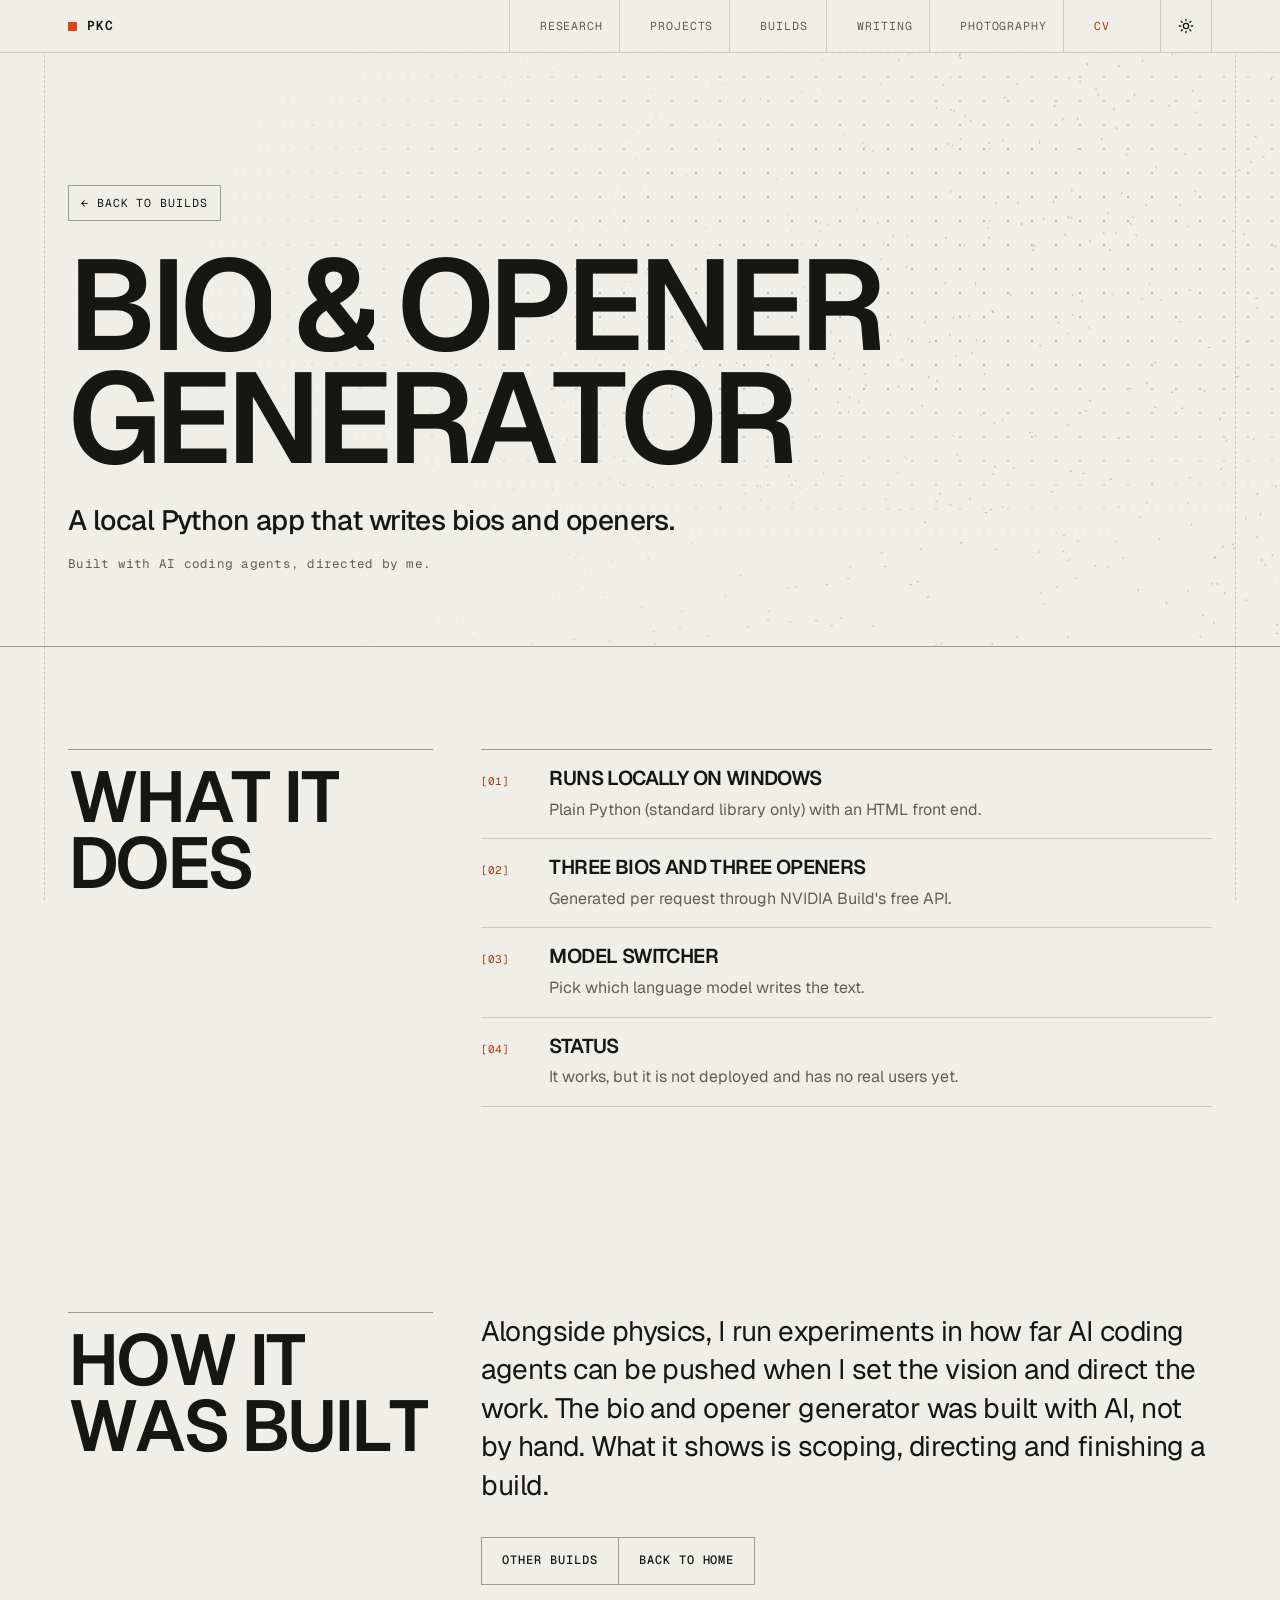
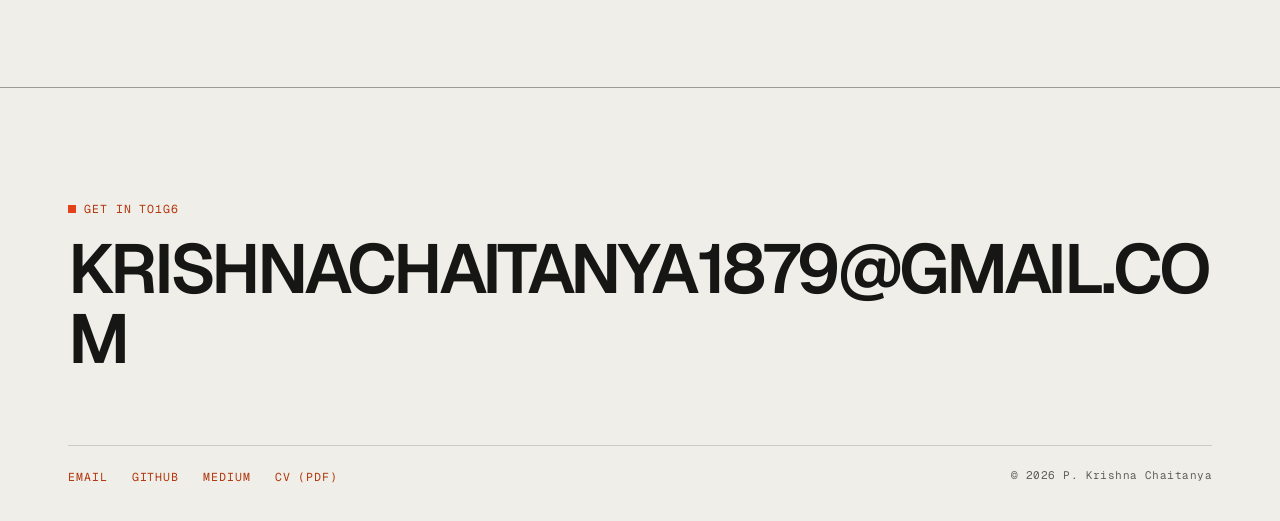
==== commit 75ef53e8: "Apply fact-sheet corrections; add B1 vs B2 XRD plot from raw scans - Research: K0.5Na0.5NbO3, own ro" ====
--- a/bio-opener.html
+++ b/bio-opener.html
@@ -49,7 +49,7 @@
       <div class="wrap">
         <a class="back" href="index.html#builds">← Back to Builds</a>
         <h1>Bio &amp; opener generator</h1>
-        <p class="lede">A Python app built on an LLM API.</p>
+        <p class="lede">A local Python app that writes bios and openers.</p>
         <p class="small">Built with AI coding agents, directed by me.</p>
       </div>
     </section>
@@ -58,9 +58,10 @@
       <div class="wrap grid-2">
         <h2 class="section-title">What it does</h2>
         <ul class="facts">
-          <li><h3>Written in Python</h3></li>
-          <li><h3>Built on an LLM API</h3></li>
-          <li><h3>My first product experiment</h3></li>
+          <li><h3>Runs locally on Windows</h3><p>Plain Python (standard library only) with an HTML front end.</p></li>
+          <li><h3>Three bios and three openers</h3><p>Generated per request through NVIDIA Build's free API.</p></li>
+          <li><h3>Model switcher</h3><p>Pick which language model writes the text.</p></li>
+          <li><h3>Status</h3><p>It works, but it is not deployed and has no real users yet.</p></li>
         </ul>
       </div>
     </section>
--- a/assets/css/style.css
+++ b/assets/css/style.css
@@ -595,3 +595,37 @@
 }
 .motion .photography::after { animation: grain .9s steps(6) infinite; }
 @keyframes grain { 0% { transform: translate(0,0); } 20% { transform: translate(-4%,3%); } 40% { transform: translate(3%,-5%); } 60% { transform: translate(-6%,-2%); } 80% { transform: translate(5%,4%); } 100% { transform: translate(0,0); } }
+
+/* ---------- Research detail + XRD figure ---------- */
+.lead-line { margin-top: 14px; font-size: 18px; }
+h4.mini { margin-top: 22px; font-family: var(--mono); font-size: 11px; letter-spacing: .08em; text-transform: uppercase; color: var(--accent-text); font-weight: 500; }
+h4.mini + .bullets li:first-child { margin-top: 8px; }
+.note { margin-top: 20px; padding: 12px 14px; border-left: 2px solid var(--accent); background: var(--surface); font-size: 15px; color: var(--muted); }
+.fig-note { padding: 10px 14px 0; font-family: var(--mono); font-size: 10.5px; color: var(--muted); letter-spacing: .03em; }
+.xrd { margin-top: 40px; padding: 18px; background: var(--surface); border: 1px solid var(--line-strong); }
+.xrd svg { display: block; width: 100%; height: auto; margin-top: 8px; color: var(--text); overflow: visible; }
+.xrd .tr { fill: none; stroke-width: 1.3; stroke-linejoin: round; vector-effect: non-scaling-stroke; }
+.xrd .b1 { stroke: var(--muted); }
+.xrd .b2 { stroke: var(--accent); }
+.xrd .grid line { stroke: var(--line); stroke-dasharray: 2 4; }
+.xrd .ax line { stroke: currentColor; stroke-width: 1; }
+.xrd text { font-family: var(--mono); font-size: 11px; fill: var(--muted); }
+.xrd .hkl { fill: currentColor; font-size: 11px; }
+.xrd .tl { font-size: 12px; fill: currentColor; text-transform: uppercase; letter-spacing: .04em; }
+.xrd .tl.o { fill: var(--accent-text); }
+.xrd .st { fill: var(--accent-text); font-size: 16px; font-weight: 600; }
+.xrd .axl { font-size: 11px; letter-spacing: .04em; text-transform: uppercase; }
+.motion .xrd .tr { stroke-dasharray: 4000; stroke-dashoffset: 4000; transition: stroke-dashoffset 2.4s var(--ease); }
+.motion .xrd.drawn .tr { stroke-dashoffset: 0; }
+.motion .xrd .b1 { transition-delay: .3s; }
+
+/* Smaller AI-built tools under the Builds grid */
+.mini-builds { display: grid; border: 1px solid var(--line-strong); border-top: 0; }
+@media (min-width: 760px) { .mini-builds { grid-template-columns: 1fr 1fr; } .mini-builds li + li { border-left: 1px solid var(--line); } }
+@media (max-width: 759px) { .mini-builds li + li { border-top: 1px solid var(--line); } }
+.mini-builds li { padding: 18px 24px; display: grid; gap: 4px; }
+.mini-builds .kicker { font-family: var(--mono); font-size: 11px; letter-spacing: .06em; text-transform: uppercase; color: var(--muted); }
+.mini-builds h3 { font-size: 18px; text-transform: uppercase; letter-spacing: -.02em; }
+.mini-builds p { color: var(--muted); font-size: 15px; }
+/* keep Greek letters (2θ, Kα) intact on the XRD figure */
+.xrd .drawing-head, .xrd .drawing-legend, .xrd .axl, .xrd .tl { text-transform: none; }
